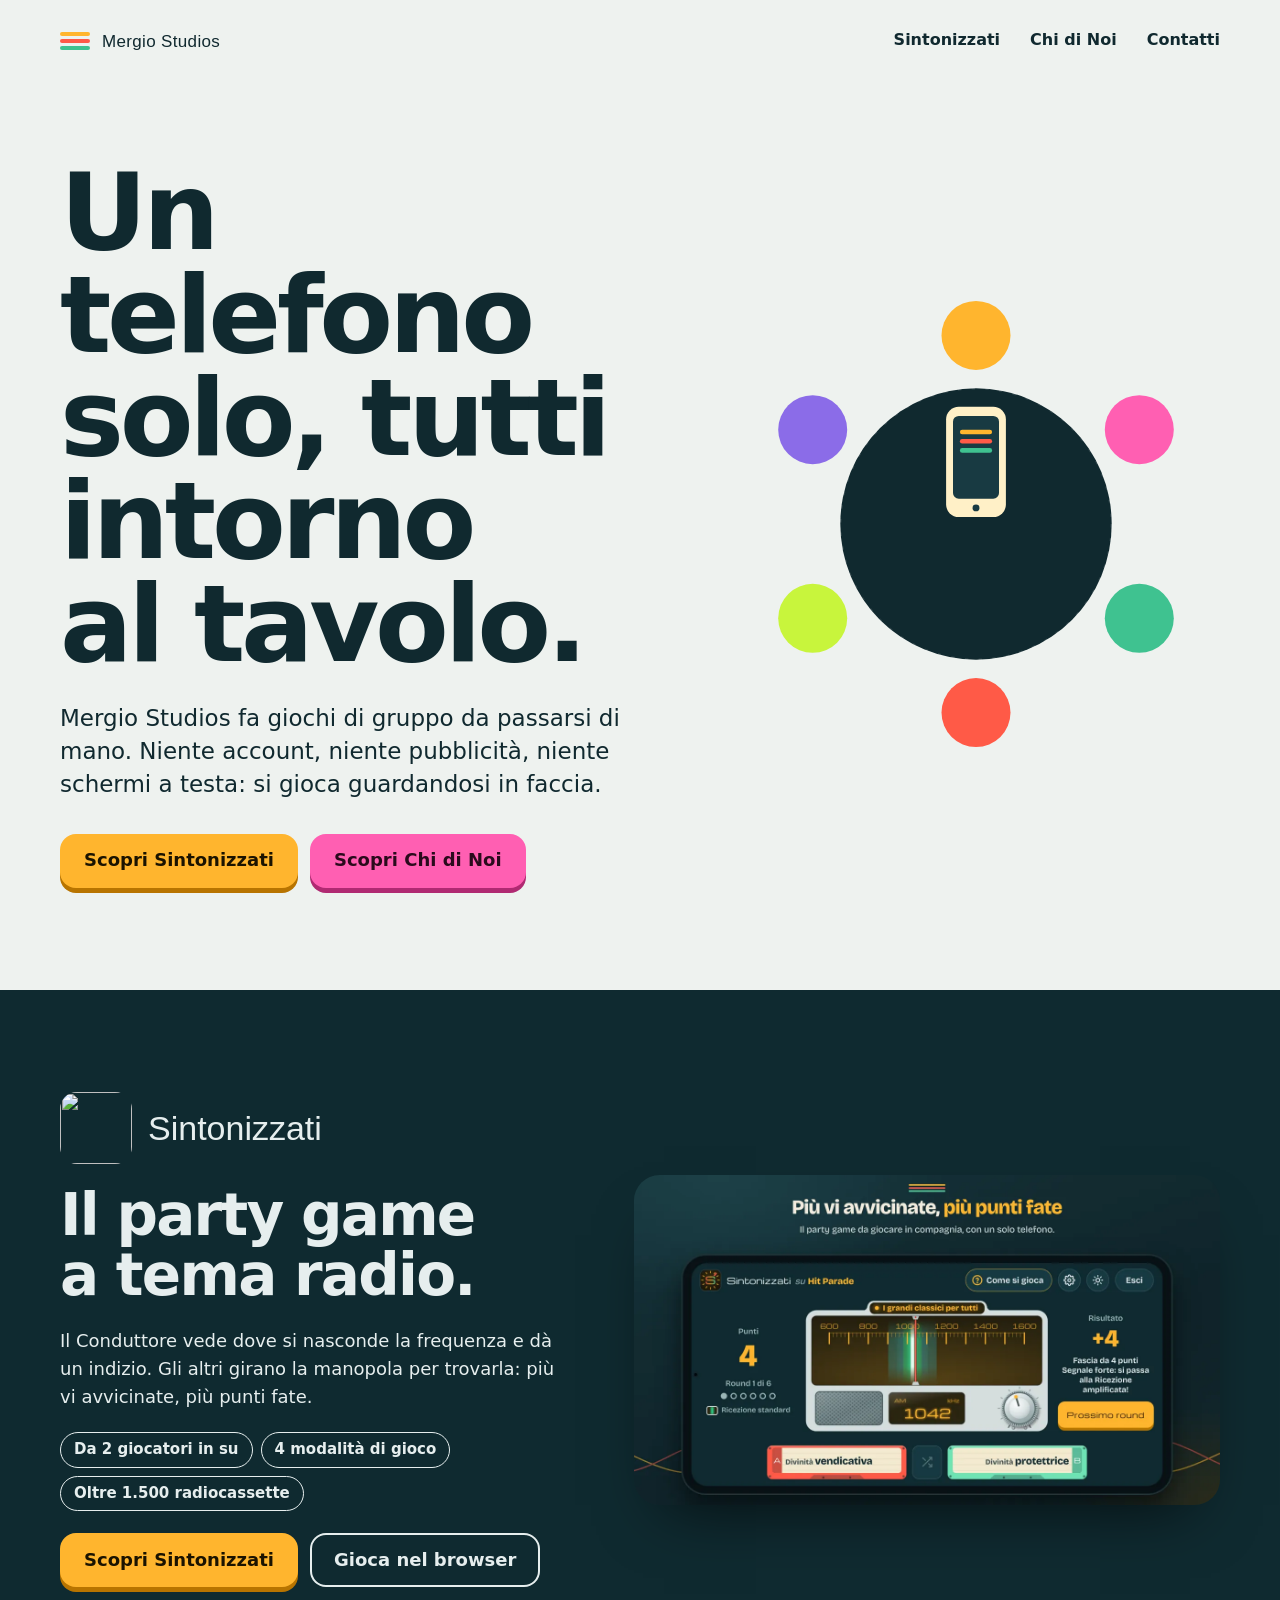
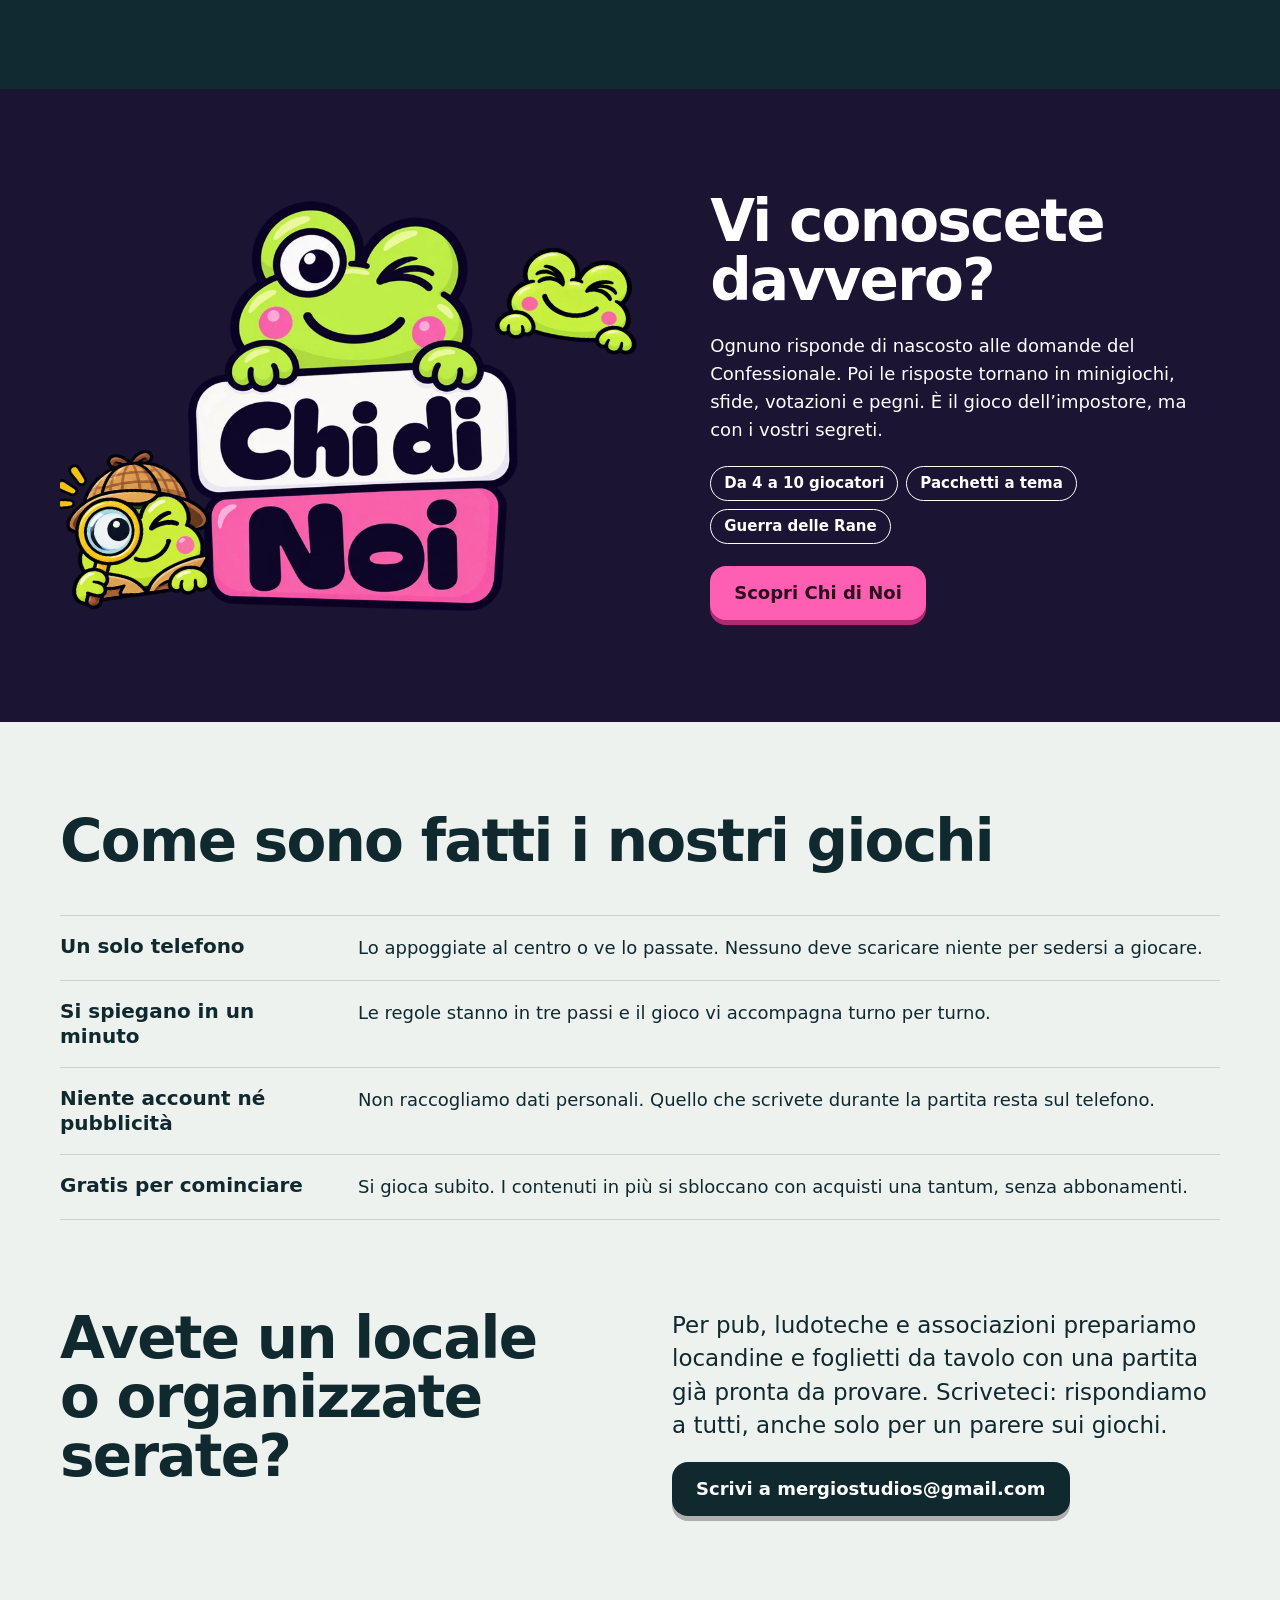
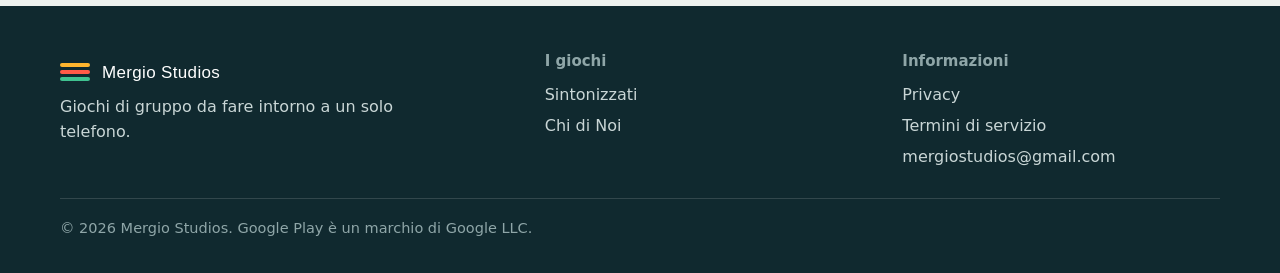
==== index.html @ 9c20a088 "Add files via upload" ====
<!doctype html>
<html lang="it">
<head>
<meta charset="utf-8">
<meta name="viewport" content="width=device-width, initial-scale=1">
<title>Mergio Studios · Giochi di gruppo con un solo telefono</title>
<meta name="description" content="Mergio Studios fa party game da giocare in compagnia con un solo telefono: Sintonizzati, il gioco a tema radio, e Chi di Noi, il gioco dei vostri segreti.">
<link rel="canonical" href="https://mergiostudios.github.io/">
<meta property="og:type" content="website">
<meta property="og:locale" content="it_IT">
<meta property="og:site_name" content="Mergio Studios">
<meta property="og:title" content="Mergio Studios · Giochi di gruppo con un solo telefono">
<meta property="og:description" content="Mergio Studios fa party game da giocare in compagnia con un solo telefono: Sintonizzati, il gioco a tema radio, e Chi di Noi, il gioco dei vostri segreti.">
<meta property="og:image" content="https://mergiostudios.github.io/sito/img/sintonizzati-social.jpg">
<meta name="twitter:card" content="summary_large_image">
<meta name="theme-color" content="#EEF2EF">
<link rel="icon" type="image/png" sizes="32x32" href="/sintonizzati/icone/favicon-32.png">
<link rel="stylesheet" href="/sito/stile.css">
</head>
<body class="">
<a class="salta" href="#contenuto">Vai al contenuto</a>
<header class="dentro testata">
  <a class="marchio" href="/" aria-label="Mergio Studios, pagina iniziale"><i class="strisce" aria-hidden="true"><i></i><i></i><i></i></i><span>Mergio Studios</span></a>
  <nav class="menu" aria-label="Sezioni del sito">
    <a href="/giochi/sintonizzati.html">Sintonizzati</a>
    <a href="/giochi/chi-di-noi.html">Chi di Noi</a>
    <a href="/#contatti">Contatti</a>
  </nav>
</header>
<main id="contenuto">
<section class="dentro apertura">
  <div>
    <h1 class="titolone">Un telefono solo, tutti intorno al tavolo.</h1>
    <p class="sommario">Mergio Studios fa giochi di gruppo da passarsi di mano. Niente account, niente pubblicità, niente schermi a testa: si gioca guardandosi in faccia.</p>
    <div class="tasti">
      <a class="tasto ambra" href="/giochi/sintonizzati.html">Scopri Sintonizzati</a>
      <a class="tasto rosa" href="/giochi/chi-di-noi.html">Scopri Chi di Noi</a>
    </div>
  </div>
  <svg class="tavolo" viewBox="0 0 400 400" role="img" aria-label="Un tavolo visto dall'alto: sei giocatori si passano un telefono">
  <circle cx="200" cy="200" r="118" fill="#10292F"/>
  <circle cx="200" cy="200" r="118" fill="none" stroke="#FFFFFF" stroke-opacity=".12" stroke-width="2" stroke-dasharray="3 9"/>
  <circle class="posto" cx="200" cy="36" r="30" fill="#FFB52E"/>
  <circle class="posto" cx="342" cy="118" r="30" fill="#FF5FB2"/>
  <circle class="posto" cx="342" cy="282" r="30" fill="#3FC290"/>
  <circle class="posto" cx="200" cy="364" r="30" fill="#FF5A47"/>
  <circle class="posto" cx="58" cy="282" r="30" fill="#C8F53C"/>
  <circle class="posto" cx="58" cy="118" r="30" fill="#8B6CE8"/>
  <g class="telefono">
    <rect x="174" y="98" width="52" height="96" rx="11" fill="#FFF0C7"/>
    <rect x="180" y="106" width="40" height="72" rx="5" fill="#183A42"/>
    <rect x="186" y="118" width="28" height="4" rx="2" fill="#FFB52E"/><rect x="186" y="126" width="28" height="4" rx="2" fill="#FF5A47"/><rect x="186" y="134" width="28" height="4" rx="2" fill="#3FC290"/>
    <circle cx="200" cy="186" r="3" fill="#183A42"/>
  </g>
</svg>
</section>

<section class="mondo mondo-radio" aria-labelledby="h-sint">
  <div class="dentro griglia">
    <div class="testo">
      <p class="nome"><img src="/sintonizzati/icone/icon-192.png" alt="" width="72" height="72"><span>Sintonizzati</span></p>
      <h2 class="titolo" id="h-sint">Il party game a tema radio.</h2>
      <p class="misura">Il Conduttore vede dove si nasconde la frequenza e dà un indizio. Gli altri girano la manopola per trovarla: più vi avvicinate, più punti fate.</p>
      <ul class="pillole"><li>Da 2 giocatori in su</li><li>4 modalità di gioco</li><li>Oltre 1.500 radiocassette</li></ul>
      <div class="tasti">
        <a class="tasto ambra" href="/giochi/sintonizzati.html">Scopri Sintonizzati</a>
        <a class="tasto vuoto" href="/sintonizzati/">Gioca nel browser</a>
      </div>
    </div>
    <img class="schermo" src="/sito/img/sintonizzati-punti.webp" width="1280" height="720" loading="lazy" alt="Una partita a Sintonizzati: la lancetta è finita nella fascia da 4 punti, a un passo dal centro del segnale.">
  </div>
</section>

<section class="mondo mondo-rana" aria-labelledby="h-rana">
  <div class="dentro griglia">
    <div class="scena-rana">
      <img class="logo" src="/sito/img/chi-di-noi-titolo.webp" width="520" height="647" loading="lazy" alt="Chi di Noi">
      <img class="rana a" src="/sito/img/rana-detective.webp" width="440" height="444" loading="lazy" alt="">
      <img class="rana b" src="/sito/img/rana-risata.webp" width="440" height="410" loading="lazy" alt="">
    </div>
    <div class="testo">
      <h2 class="titolo" id="h-rana">Vi conoscete davvero?</h2>
      <p class="misura">Ognuno risponde di nascosto alle domande del Confessionale. Poi le risposte tornano in minigiochi, sfide, votazioni e pegni. È il gioco dell’impostore, ma con i vostri segreti.</p>
      <ul class="pillole"><li>Da 4 a 10 giocatori</li><li>Pacchetti a tema</li><li>Guerra delle Rane</li></ul>
      <div class="tasti">
        <a class="tasto rosa" href="/giochi/chi-di-noi.html">Scopri Chi di Noi</a>
      </div>
    </div>
  </div>
</section>

<section class="sezione" aria-labelledby="h-come">
  <div class="dentro">
    <h2 class="titolo" id="h-come">Come sono fatti i nostri giochi</h2>
    <ul class="elenco-righe">
      <li><strong>Un solo telefono</strong><p>Lo appoggiate al centro o ve lo passate. Nessuno deve scaricare niente per sedersi a giocare.</p></li>
      <li><strong>Si spiegano in un minuto</strong><p>Le regole stanno in tre passi e il gioco vi accompagna turno per turno.</p></li>
      <li><strong>Niente account né pubblicità</strong><p>Non raccogliamo dati personali. Quello che scrivete durante la partita resta sul telefono.</p></li>
      <li><strong>Gratis per cominciare</strong><p>Si gioca subito. I contenuti in più si sbloccano con acquisti una tantum, senza abbonamenti.</p></li>
    </ul>
  </div>
</section>

<section class="sezione" id="contatti" aria-labelledby="h-cont" style="padding-top:0">
  <div class="dentro due">
    <div>
      <h2 class="titolo" id="h-cont">Avete un locale o organizzate serate?</h2>
    </div>
    <div style="display:grid;gap:20px;justify-items:start">
      <p class="sommario">Per pub, ludoteche e associazioni prepariamo locandine e foglietti da tavolo con una partita già pronta da provare. Scriveteci: rispondiamo a tutti, anche solo per un parere sui giochi.</p>
      <a class="tasto" href="mailto:mergiostudios@gmail.com">Scrivi a mergiostudios@gmail.com</a>
    </div>
  </div>
</section>
</main>
<footer class="piede">
  <div class="dentro">
    <div>
      <a class="marchio" href="/"><i class="strisce" aria-hidden="true"><i></i><i></i><i></i></i><span>Mergio Studios</span></a>
      <p style="margin-top:14px;max-width:24em">Giochi di gruppo da fare intorno a un solo telefono.</p>
    </div>
    <div>
      <h2>I giochi</h2>
      <ul><li><a href="/giochi/sintonizzati.html">Sintonizzati</a></li><li><a href="/giochi/chi-di-noi.html">Chi di Noi</a></li></ul>
    </div>
    <div>
      <h2>Informazioni</h2>
      <ul><li><a href="/privacy.html">Privacy</a></li><li><a href="/termini.html">Termini di servizio</a></li><li><a href="mailto:mergiostudios@gmail.com">mergiostudios@gmail.com</a></li></ul>
    </div>
    <p class="fine">© 2026 Mergio Studios. Google Play è un marchio di Google LLC.</p>
  </div>
</footer>
<script src="/sito/sito.js" defer></script>
</body>
</html>
---- sito/stile.css ----
/* Mergio Studios · stile del sito
   Tre mondi: lo studio (carta chiara), Sintonizzati (radio: petrolio e ambra), Chi di Noi (notte viola, rosa e verde rana). */

@font-face { font-family: "Bricolage Grotesque"; font-weight: 400 800; font-display: swap; src: url("/sintonizzati/fonti/bricolage-grotesque.woff") format("woff"); }
@font-face { font-family: "Michroma"; font-display: swap; src: url("/sintonizzati/fonti/michroma.woff") format("woff"); }

:root {
  --carta: #EEF2EF;
  --carta-2: #FFFFFF;
  --inchiostro: #10292F;
  --tenue: #4A666B;
  --riga: rgba(16, 41, 47, .16);
  --ambra: #FFB52E;
  --ambra-testo: #8A5300;
  --corallo: #FF5A47;
  --menta: #3FC290;
  /* Sintonizzati */
  --radio: #0F2A30;
  --radio-2: #183A42;
  --vetro: #FFF0C7;
  --segni: #6B4A00;
  --su-radio: #E6EEEE;
  --su-radio-tenue: #A9BDBF;
  /* Chi di Noi */
  --notte: #1B1433;
  --notte-2: #2A2050;
  --rosa: #FF5FB2;
  --rana: #C8F53C;
  --lavanda: #E6DEFF;
  --su-notte-tenue: #BDB2E6;

  --largo: 1160px;
  --bordo: clamp(18px, 4.5vw, 48px);
  --testo: "Bricolage Grotesque", system-ui, -apple-system, "Segoe UI", sans-serif;
  --radio-font: "Michroma", Verdana, sans-serif;
}

*, *::before, *::after { box-sizing: border-box; }
html { -webkit-text-size-adjust: 100%; scroll-behavior: smooth; }
body { margin: 0; background: var(--carta); color: var(--inchiostro); font: 400 18px/1.55 var(--testo); }
img, svg { max-width: 100%; height: auto; display: block; }
[hidden] { display: none !important; }
h1, h2, h3, p, ul, ol, figure { margin: 0; }
ul, ol { padding: 0; list-style: none; }
a { color: inherit; }
:focus-visible { outline: 3px solid var(--corallo); outline-offset: 3px; border-radius: 6px; }
.solo-lettori { position: absolute; width: 1px; height: 1px; overflow: hidden; clip-path: inset(50%); white-space: nowrap; }
.salta { position: absolute; left: 12px; top: -60px; background: var(--inchiostro); color: #fff; padding: 10px 14px; border-radius: 10px; z-index: 20; }
.salta:focus { top: 12px; }

.dentro { width: 100%; max-width: calc(var(--largo) + 2 * var(--bordo)); margin-inline: auto; padding-inline: var(--bordo); }

/* ---------- testata ---------- */
.testata { display: flex; align-items: center; justify-content: space-between; gap: 16px; padding-block: 22px; }
.marchio { display: inline-flex; align-items: center; gap: 12px; text-decoration: none; font: 400 17px/1 var(--radio-font); letter-spacing: .02em; }
.strisce { display: grid; gap: 3px; width: 30px; flex: none; }
.strisce i { height: 4px; border-radius: 2px; background: var(--ambra); }
.strisce i:nth-child(2) { background: var(--corallo); }
.strisce i:nth-child(3) { background: var(--menta); }
.menu { display: flex; gap: clamp(14px, 3vw, 30px); font-weight: 600; font-size: 16px; }
.menu a { text-decoration: none; padding-block: 6px; border-bottom: 2px solid transparent; }
.menu a:hover, .menu a[aria-current="page"] { border-bottom-color: currentColor; }
@media (max-width: 560px) { .marchio span { display: none; } }

/* ---------- titoli e testi ---------- */
.titolone { font-weight: 800; font-size: clamp(44px, 8.4vw, 108px); line-height: .96; letter-spacing: -.04em; text-wrap: balance; }
.titolo { font-weight: 800; font-size: clamp(32px, 4.6vw, 58px); line-height: 1.02; letter-spacing: -.03em; text-wrap: balance; }
.titoletto { font-weight: 800; font-size: clamp(21px, 2.2vw, 26px); line-height: 1.15; letter-spacing: -.015em; }
.sommario { font-size: clamp(19px, 2vw, 23px); line-height: 1.45; max-width: 34em; text-wrap: pretty; }
.misura { max-width: 38em; }
.tenue { color: var(--tenue); }

/* ---------- tasti ---------- */
.tasti { display: flex; flex-wrap: wrap; gap: 12px; align-items: center; }
.tasto { display: inline-flex; align-items: center; justify-content: center; gap: 10px; min-height: 54px; padding: 12px 24px; border-radius: 16px; border: 0; font: 700 18px/1.15 var(--testo); text-decoration: none; cursor: pointer; background: var(--inchiostro); color: #fff; box-shadow: 0 5px 0 rgba(0, 0, 0, .28); transition: transform .12s, box-shadow .12s; }
.tasto:hover { transform: translateY(-1px); box-shadow: 0 6px 0 rgba(0, 0, 0, .28); }
.tasto:active { transform: translateY(4px); box-shadow: 0 1px 0 rgba(0, 0, 0, .28); }
.tasto svg { width: 22px; height: 22px; flex: none; }
.tasto.ambra { background: var(--ambra); color: #1B1300; box-shadow: 0 5px 0 #B87400; }
.tasto.ambra:hover { box-shadow: 0 6px 0 #B87400; }
.tasto.ambra:active { box-shadow: 0 1px 0 #B87400; }
.tasto.rosa { background: var(--rosa); color: #2A0A1C; box-shadow: 0 5px 0 #B02A72; }
.tasto.rosa:hover { box-shadow: 0 6px 0 #B02A72; }
.tasto.rosa:active { box-shadow: 0 1px 0 #B02A72; }
.tasto.vuoto { background: transparent; color: inherit; box-shadow: inset 0 0 0 2px currentColor; }
.tasto.vuoto:hover, .tasto.vuoto:active { box-shadow: inset 0 0 0 2px currentColor; }
.tasto[aria-disabled="true"] { cursor: default; opacity: .78; box-shadow: inset 0 0 0 2px currentColor; background: transparent; color: inherit; transform: none; }
.tasto small { display: block; font-weight: 600; font-size: 13px; opacity: .8; }

.pillole { display: flex; flex-wrap: wrap; gap: 8px; }
.pillole li { border: 1.5px solid currentColor; border-radius: 999px; padding: 5px 13px; font-size: 15px; font-weight: 600; }

/* ---------- home: apertura ---------- */
.apertura { display: grid; grid-template-columns: minmax(0, 1.25fr) minmax(0, 1fr); gap: clamp(24px, 5vw, 72px); align-items: center; padding-block: clamp(28px, 6vw, 84px) clamp(48px, 8vw, 110px); }
.apertura .sommario { margin-top: 26px; }
.apertura .tasti { margin-top: 32px; }
.tavolo { width: 100%; max-width: 460px; justify-self: center; }
.tavolo .telefono { transform-origin: 200px 200px; animation: passa 12s cubic-bezier(.7, 0, .2, 1) infinite; }
.tavolo .posto { transform-box: fill-box; transform-origin: center; animation: tocca 12s linear infinite; }
.tavolo .posto:nth-of-type(2) { animation-delay: 2s; } .tavolo .posto:nth-of-type(3) { animation-delay: 4s; }
.tavolo .posto:nth-of-type(4) { animation-delay: 6s; } .tavolo .posto:nth-of-type(5) { animation-delay: 8s; }
.tavolo .posto:nth-of-type(6) { animation-delay: 10s; }
@keyframes passa {
  0%, 12% { transform: rotate(0deg); } 16.6%, 28.6% { transform: rotate(60deg); } 33.3%, 45.3% { transform: rotate(120deg); }
  50%, 62% { transform: rotate(180deg); } 66.6%, 78.6% { transform: rotate(240deg); } 83.3%, 95.3% { transform: rotate(300deg); } 100% { transform: rotate(360deg); }
}
@keyframes tocca { 0%, 13%, 100% { transform: scale(1); } 3%, 9% { transform: scale(1.22); } }
@media (max-width: 820px) { .apertura { grid-template-columns: 1fr; } .tavolo { max-width: 300px; order: -1; justify-self: start; } }

/* ---------- home: i due giochi ---------- */
.mondo { padding-block: clamp(48px, 8vw, 104px); }
.mondo-radio { background: var(--radio); color: var(--su-radio); }
.mondo-rana { background: var(--notte); color: #fff; }
.mondo .griglia { display: grid; grid-template-columns: minmax(0, 1fr) minmax(0, 1.15fr); gap: clamp(28px, 5vw, 72px); align-items: center; }
.mondo-rana .griglia { grid-template-columns: minmax(0, 1.15fr) minmax(0, 1fr); }
.mondo .testo { display: grid; gap: 22px; justify-items: start; }
.mondo .nome { display: flex; align-items: center; gap: 16px; }
.mondo .nome img { width: 72px; height: 72px; border-radius: 17px; }
.mondo-radio .nome span { font: 400 clamp(24px, 3vw, 34px)/1.1 var(--radio-font); }
.mondo-radio .tenue { color: var(--su-radio-tenue); }
.mondo-rana .tenue { color: var(--su-notte-tenue); }
.mondo-radio .titolo em { font-style: normal; color: var(--ambra); }
.schermo { border-radius: clamp(14px, 2vw, 26px); overflow: hidden; box-shadow: 0 30px 60px -30px rgba(0, 0, 0, .7); }
.scena-rana { position: relative; display: grid; place-items: center; min-height: 320px; }
.scena-rana .logo { width: min(100%, 330px); }
.scena-rana { padding-inline: 12%; overflow: hidden; }
.scena-rana .rana { position: absolute; width: min(27%, 150px); }
.scena-rana .rana.a { left: 0; bottom: 2%; transform: rotate(-8deg); }
.scena-rana .rana.b { right: 0; top: 6%; transform: rotate(9deg); }
@media (max-width: 820px) {
  .mondo .griglia, .mondo-rana .griglia { grid-template-columns: 1fr; }
  .mondo-rana .scena-rana { order: 2; }
}

/* ---------- sezioni comuni ---------- */
.sezione { padding-block: clamp(48px, 7vw, 96px); }
.sezione > .dentro > .titolo + * { margin-top: clamp(24px, 3.4vw, 44px); }
.due { display: grid; grid-template-columns: repeat(2, minmax(0, 1fr)); gap: clamp(24px, 5vw, 72px); align-items: start; }
@media (max-width: 820px) { .due { grid-template-columns: 1fr; } }
.elenco-righe > li { display: grid; grid-template-columns: minmax(0, 15em) minmax(0, 1fr); gap: 6px 28px; padding-block: 18px; border-top: 1.5px solid var(--riga); }
.elenco-righe > li:last-child { border-bottom: 1.5px solid var(--riga); }
.elenco-righe strong { font-weight: 800; font-size: 20px; line-height: 1.25; }
.elenco-righe small { display: block; font-size: 15px; font-weight: 600; opacity: .75; }
@media (max-width: 640px) { .elenco-righe > li { grid-template-columns: 1fr; } }

.passi { display: grid; grid-template-columns: repeat(3, minmax(0, 1fr)); gap: clamp(18px, 3vw, 40px); counter-reset: passo; }
.passi li { counter-increment: passo; display: grid; gap: 10px; align-content: start; }
.passi li::before { content: counter(passo); width: 44px; height: 44px; border-radius: 50%; display: grid; place-items: center; font: 400 17px/1 var(--radio-font); background: var(--ambra); color: #1B1300; }
@media (max-width: 760px) { .passi { grid-template-columns: 1fr; } }

details { border-top: 1.5px solid var(--riga); }
details:last-of-type { border-bottom: 1.5px solid var(--riga); }
summary { cursor: pointer; padding: 18px 40px 18px 0; font-weight: 800; font-size: 20px; line-height: 1.3; list-style: none; position: relative; }
summary::-webkit-details-marker { display: none; }
summary::after { content: "+"; position: absolute; right: 4px; top: 50%; translate: 0 -50%; font-weight: 400; font-size: 30px; line-height: 1; }
details[open] summary::after { content: "–"; }
details p { padding: 0 0 20px; max-width: 40em; }

/* ---------- piè di pagina ---------- */
.piede { background: var(--inchiostro); color: #C9D6D6; padding-block: 44px 34px; font-size: 16px; }
.piede .dentro { display: grid; grid-template-columns: minmax(0, 1.4fr) repeat(2, minmax(0, 1fr)); gap: 28px 40px; }
.piede .marchio { color: #fff; }
.piede h2 { font-size: 15px; font-weight: 600; color: #8FA6A8; margin-bottom: 10px; }
.piede li + li { margin-top: 6px; }
.piede a { text-decoration: none; } .piede a:hover { text-decoration: underline; }
.piede .fine { grid-column: 1 / -1; border-top: 1px solid rgba(255, 255, 255, .14); padding-top: 18px; color: #8FA6A8; font-size: 14.5px; }
@media (max-width: 700px) { .piede .dentro { grid-template-columns: 1fr 1fr; } .piede .dentro > :first-child { grid-column: 1 / -1; } }

/* ---------- pagina Sintonizzati ---------- */
.pagina-radio { background: var(--radio); color: var(--su-radio); }
.pagina-radio .tenue { color: var(--su-radio-tenue); }
.pagina-radio { --riga: rgba(230, 238, 238, .2); }
.pagina-radio :focus-visible { outline-color: var(--ambra); }
.testa-radio { display: grid; grid-template-columns: minmax(0, 1fr) minmax(0, 1.1fr); gap: clamp(24px, 5vw, 64px); align-items: center; padding-block: clamp(20px, 4vw, 56px) clamp(48px, 7vw, 96px); }
.testa-radio .nome { display: flex; align-items: center; gap: 16px; margin-bottom: 22px; }
.testa-radio .nome img { width: 64px; height: 64px; border-radius: 15px; }
.testa-radio .nome span { font: 400 clamp(22px, 2.8vw, 30px)/1.1 var(--radio-font); }
.testa-radio .titolone { font-size: clamp(40px, 6.2vw, 80px); }
.testa-radio .titolone em { font-style: normal; color: var(--ambra); }
.testa-radio .sommario { margin-top: 22px; }
.testa-radio .tasti { margin-top: 28px; }
@media (max-width: 900px) { .testa-radio { grid-template-columns: 1fr; } }

/* la radio che si prova davvero */
.prova { display: grid; gap: 14px; }
.prova-nota { font-size: 15px; font-weight: 600; color: var(--ambra); }
.cassette { display: grid; grid-template-columns: repeat(2, minmax(0, 1fr)); gap: 10px; }
.cassetta { position: relative; min-height: 64px; padding: 5px 10px 13px; border-radius: 11px; overflow: hidden; box-shadow: inset 0 0 0 1px rgba(0, 0, 0, .1), inset 0 2px 0 rgba(255, 255, 255, .22); background: var(--guscio); }
.cassetta.a { --guscio: #E5463A; --fascia: #B64038; --nastro: #A93E37; }
.cassetta.b { --guscio: #3FC290; --fascia: #35A07B; --nastro: #329775; }
.cassetta .etichetta { height: 100%; min-height: 46px; border-radius: 6px; display: flex; overflow: hidden; background: repeating-linear-gradient(180deg, transparent 0 10px, rgba(16, 41, 47, .075) 10px 11px), #FFF8E4; }
.cassetta.b .etichetta { flex-direction: row-reverse; }
.cassetta .lato { flex: none; width: 20px; display: grid; place-items: center; background: var(--fascia); color: rgba(255, 255, 255, .92); font: 400 12px/1 var(--radio-font); }
.cassetta .parole { flex: 1; min-width: 0; display: flex; align-items: center; padding: 4px 10px; color: #10292F; font-weight: 800; font-size: clamp(15px, 1.7vw, 19px); line-height: 1.1; }
.cassetta.b .parole { justify-content: flex-end; text-align: right; }
.cassetta::after { content: ""; position: absolute; left: 30%; right: 30%; bottom: 0; height: 8px; clip-path: polygon(9% 0, 91% 0, 100% 100%, 0 100%); background: var(--nastro); }
.indizio { display: flex; flex-wrap: wrap; align-items: baseline; justify-content: center; gap: 4px 12px; padding: 12px 16px; border-radius: 12px; background: var(--vetro); color: var(--segni); box-shadow: inset 0 0 0 2px rgba(0, 0, 0, .35); text-align: center; }
.indizio small { font-size: 14px; font-weight: 600; }
.indizio strong { font: 400 clamp(16px, 2vw, 21px)/1.25 var(--radio-font); }
.apparecchio { position: relative; background: #D5DEDE; border-radius: 22px; padding: 12px; box-shadow: 0 30px 60px -30px rgba(0, 0, 0, .8); }
.apparecchio svg { width: 100%; height: auto; border-radius: 12px; touch-action: none; }
.apparecchio input[type="range"] { position: absolute; inset: 12px; width: calc(100% - 24px); height: calc(100% - 24px); margin: 0; opacity: 0; cursor: ew-resize; }
.apparecchio:has(input:focus-visible) { outline: 3px solid var(--ambra); outline-offset: 3px; }
.prova .lancetta { transition: transform .08s linear; }
.prova .segnale { opacity: 0; transition: opacity .5s; }
.prova.rivelata .segnale { opacity: 1; }
.prova.rivelata input { pointer-events: none; }
.esito { display: flex; flex-wrap: wrap; align-items: center; justify-content: space-between; gap: 12px; min-height: 58px; }
.esito p { font-weight: 800; font-size: 20px; line-height: 1.25; }
.esito p small { display: block; font-weight: 400; font-size: 16px; color: var(--su-radio-tenue); }

.fascia-chiara { background: var(--carta); color: var(--inchiostro); --riga: rgba(16, 41, 47, .16); }
.fascia-chiara .tenue { color: var(--tenue); }
.fascia-chiara :focus-visible { outline-color: var(--corallo); }
.galleria { display: grid; grid-auto-flow: column; grid-auto-columns: min(78vw, 620px); gap: 18px; overflow-x: auto; scroll-snap-type: x mandatory; padding: 4px var(--bordo) 22px; scrollbar-width: thin; }
.galleria figure { scroll-snap-align: center; }
.galleria img { border-radius: 16px; width: 100%; height: auto; }
.galleria figcaption { margin-top: 10px; font-size: 16px; color: var(--su-radio-tenue); }
.bande { display: grid; grid-template-columns: repeat(3, minmax(0, 1fr)); gap: clamp(18px, 3vw, 40px); }
.bande h3 { font: 400 17px/1.2 var(--radio-font); display: flex; align-items: center; gap: 10px; margin-bottom: 4px; }
.bande h3::before { content: ""; width: 11px; height: 11px; border-radius: 50%; background: var(--spia, var(--ambra)); box-shadow: 0 0 0 4px color-mix(in srgb, var(--spia, var(--ambra)) 25%, transparent); }
.bande li li { padding-block: 13px; border-top: 1.5px solid var(--riga); }
.bande li li strong { display: block; font-weight: 800; font-size: 20px; }
@media (max-width: 820px) { .bande { grid-template-columns: 1fr; } }

/* ---------- pagina Chi di Noi ---------- */
.pagina-rana { background: var(--notte); color: #fff; --riga: rgba(255, 255, 255, .2); }
.pagina-rana .tenue { color: var(--su-notte-tenue); }
.pagina-rana :focus-visible { outline-color: var(--rana); }
.testa-rana { display: grid; grid-template-columns: minmax(0, 1.1fr) minmax(0, 1fr); gap: clamp(24px, 5vw, 64px); align-items: center; padding-block: clamp(20px, 4vw, 56px) clamp(48px, 7vw, 96px); }
.testa-rana .titolone { font-size: clamp(44px, 7vw, 92px); }
.testa-rana .titolone .l2 { color: var(--lavanda); } .testa-rana .titolone .l3 { color: var(--rosa); }
.testa-rana .sommario { margin-top: 22px; }
.testa-rana .tasti { margin-top: 28px; }
@media (max-width: 900px) { .testa-rana { grid-template-columns: 1fr; } .testa-rana .scena-rana { max-width: 420px; } }
.domanda { background: var(--lavanda); color: var(--notte); border-radius: 28px; padding: clamp(22px, 3vw, 36px); display: grid; gap: 18px; position: relative; box-shadow: 0 10px 0 var(--rosa); }
.domanda .chi { font-weight: 800; font-size: 20px; color: #B02A72; }
.domanda .testo { font-weight: 800; font-size: clamp(26px, 3.6vw, 42px); line-height: 1.08; letter-spacing: -.02em; min-height: 3.3em; text-wrap: balance; }
.domanda .regola { font-size: 17px; }
.domanda img { position: absolute; right: 8px; top: -62px; width: clamp(96px, 13vw, 140px); transform: rotate(8deg); }
.fascia-lavanda { background: var(--lavanda); color: var(--notte); --riga: rgba(27, 20, 51, .2); }
.fascia-lavanda .tenue { color: #5B4F7A; }
.fascia-lavanda :focus-visible { outline-color: #B02A72; }
.minigiochi { display: grid; grid-template-columns: repeat(2, minmax(0, 1fr)); gap: 0 clamp(24px, 5vw, 72px); }
.minigiochi li { padding-block: 16px; border-top: 1.5px solid var(--riga); }
.minigiochi strong { display: block; font-weight: 800; font-size: 21px; }
@media (max-width: 700px) { .minigiochi { grid-template-columns: 1fr; } }
.pacchetti { display: flex; flex-wrap: wrap; gap: 12px; }
.pacchetti li { border-radius: 18px; padding: 12px 18px; font-weight: 800; font-size: 19px; background: var(--notte-2); box-shadow: inset 0 0 0 2px rgba(255, 255, 255, .16); }
.pacchetti li small { display: block; font-weight: 600; font-size: 14.5px; color: var(--su-notte-tenue); }
.pacchetti li.gratis { background: var(--rana); color: #1B2A00; box-shadow: none; } .pacchetti li.gratis small { color: #3B5200; }
.con-rana { display: grid; grid-template-columns: minmax(0, 1fr) clamp(120px, 20vw, 230px); gap: clamp(20px, 4vw, 56px); align-items: center; }
@media (max-width: 640px) { .con-rana { grid-template-columns: 1fr; } .con-rana img { width: 150px; } }

/* ---------- pagine di testo (privacy, termini) ---------- */
.documento { max-width: 46em; padding-block: clamp(20px, 4vw, 48px) clamp(56px, 8vw, 96px); }
.documento h1 { font-weight: 800; font-size: clamp(34px, 5vw, 54px); line-height: 1.04; letter-spacing: -.03em; }
.documento .data { margin-top: 10px; color: var(--tenue); }
.documento h2 { font-weight: 800; font-size: 23px; line-height: 1.2; margin: 38px 0 10px; }
.documento p + p, .documento ul + p, .documento p + ul { margin-top: 12px; }
.documento ul { list-style: disc; padding-left: 1.2em; } .documento li + li { margin-top: 6px; }
.documento a { color: var(--ambra-testo); font-weight: 600; }
.riquadro { background: var(--carta-2); border-radius: 18px; padding: 18px 22px; margin-top: 26px; box-shadow: inset 0 0 0 1.5px var(--riga); }
.schede { display: grid; grid-template-columns: repeat(2, minmax(0, 1fr)); gap: 16px; margin-top: 28px; }
.schede a { display: flex; gap: 16px; align-items: center; padding: 18px; border-radius: 20px; background: var(--carta-2); box-shadow: inset 0 0 0 1.5px var(--riga); text-decoration: none; color: inherit; font-weight: 400; }
.schede a:hover { box-shadow: inset 0 0 0 2.5px var(--inchiostro); }
.schede img { width: 60px; height: 60px; border-radius: 14px; flex: none; }
.schede strong { display: block; font-weight: 800; font-size: 20px; }
@media (max-width: 640px) { .schede { grid-template-columns: 1fr; } }

@media (prefers-reduced-motion: reduce) {
  html { scroll-behavior: auto; }
  .tavolo .telefono, .tavolo .posto { animation: none; }
  .tasto, .prova .lancetta, .prova .segnale { transition: none; }
}

.pagina-radio .piede { background: #0A1F24; }
.pagina-rana .piede { background: #120D24; }
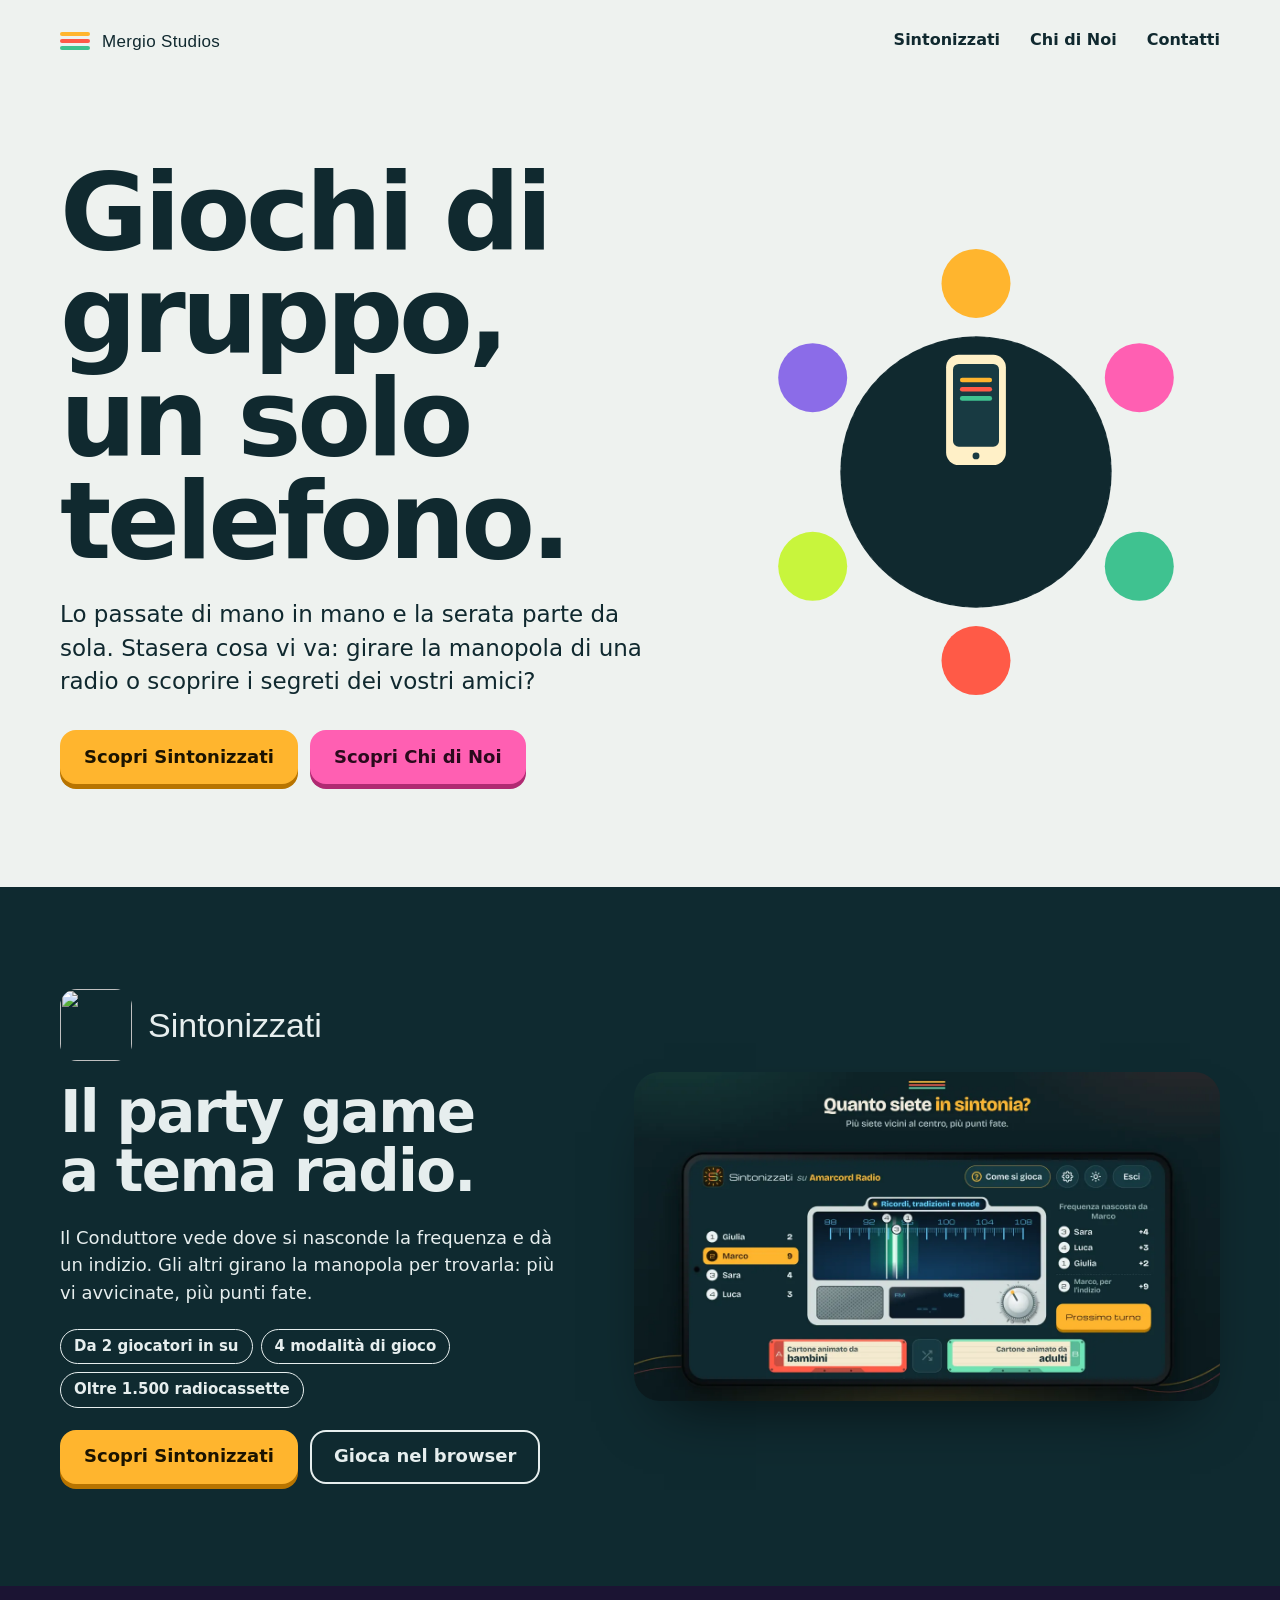
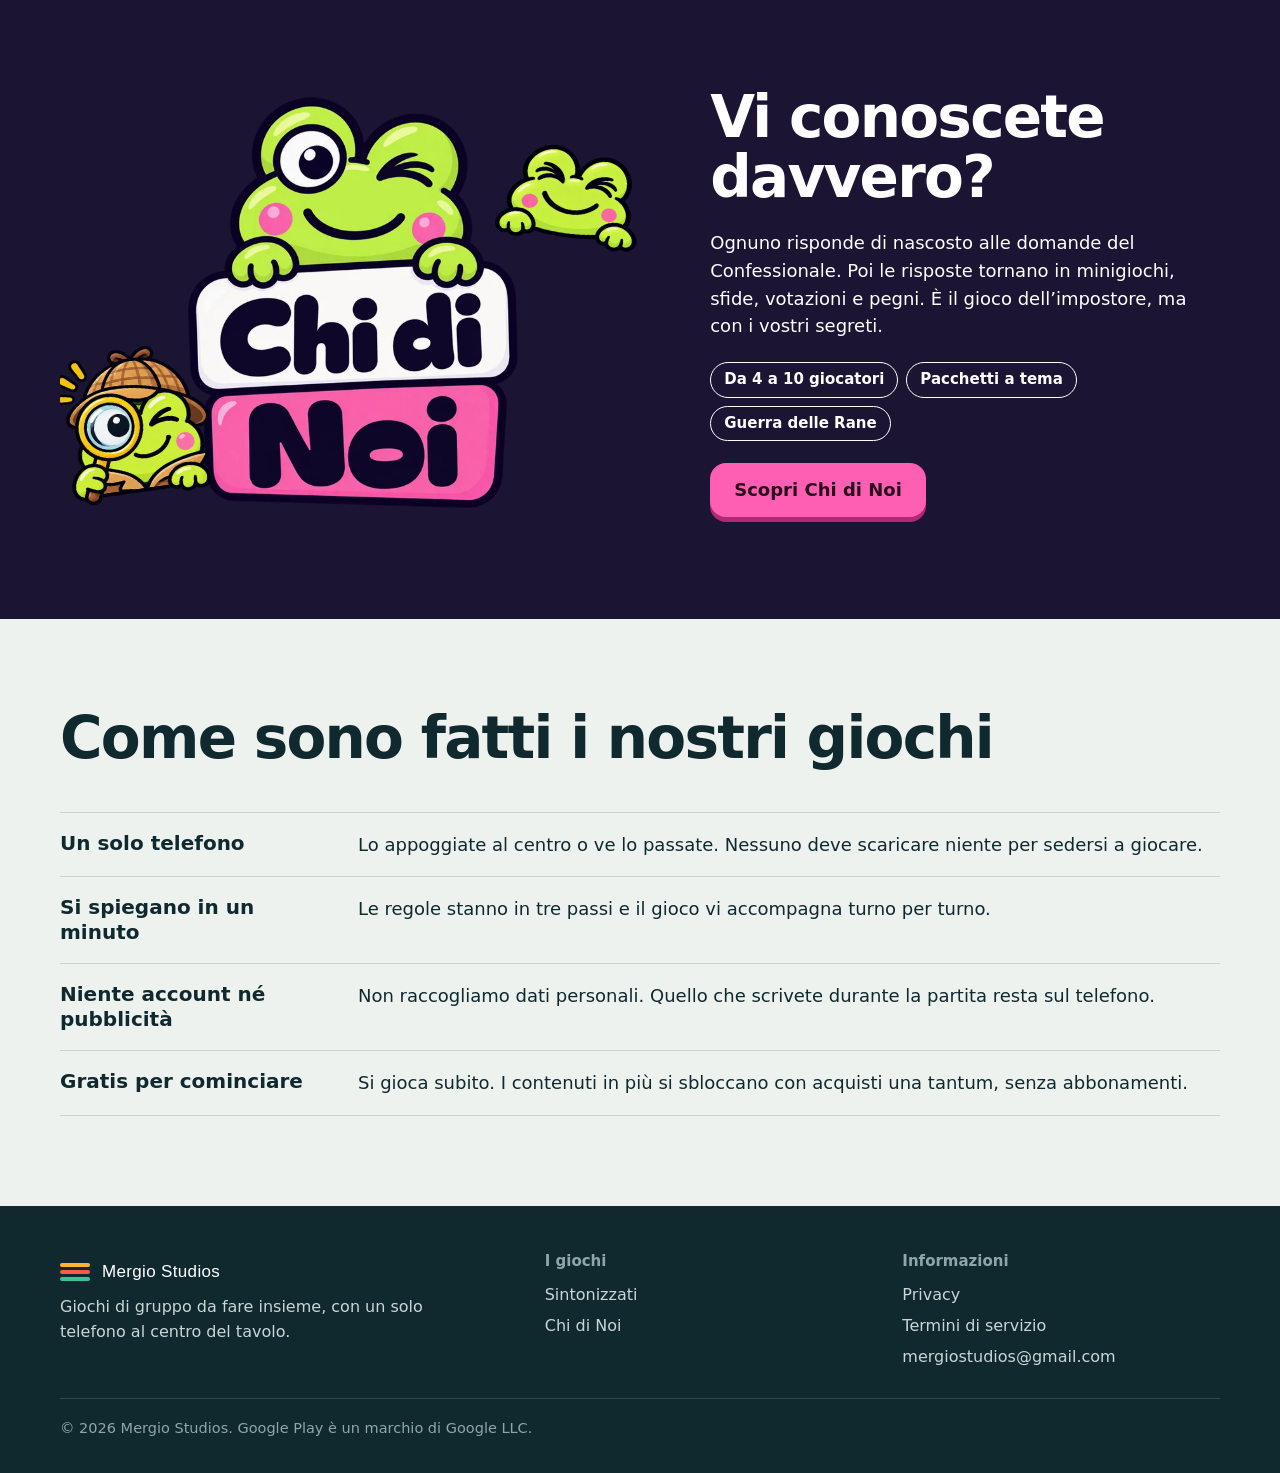
==== commit 257c425d: "Add files via upload" ====
--- a/index.html
+++ b/index.html
@@ -24,14 +24,14 @@
   <nav class="menu" aria-label="Sezioni del sito">
     <a href="/giochi/sintonizzati.html">Sintonizzati</a>
     <a href="/giochi/chi-di-noi.html">Chi di Noi</a>
-    <a href="/#contatti">Contatti</a>
+    <a href="mailto:mergiostudios@gmail.com">Contatti</a>
   </nav>
 </header>
 <main id="contenuto">
 <section class="dentro apertura">
   <div>
-    <h1 class="titolone">Un telefono solo, tutti intorno al tavolo.</h1>
-    <p class="sommario">Mergio Studios fa giochi di gruppo da passarsi di mano. Niente account, niente pubblicità, niente schermi a testa: si gioca guardandosi in faccia.</p>
+    <h1 class="titolone">Giochi di gruppo, un solo telefono.</h1>
+    <p class="sommario">Lo passate di mano in mano e la serata parte da sola. Stasera cosa vi va: girare la manopola di una radio o scoprire i segreti dei vostri amici?</p>
     <div class="tasti">
       <a class="tasto ambra" href="/giochi/sintonizzati.html">Scopri Sintonizzati</a>
       <a class="tasto rosa" href="/giochi/chi-di-noi.html">Scopri Chi di Noi</a>
@@ -40,12 +40,12 @@
   <svg class="tavolo" viewBox="0 0 400 400" role="img" aria-label="Un tavolo visto dall'alto: sei giocatori si passano un telefono">
   <circle cx="200" cy="200" r="118" fill="#10292F"/>
   <circle cx="200" cy="200" r="118" fill="none" stroke="#FFFFFF" stroke-opacity=".12" stroke-width="2" stroke-dasharray="3 9"/>
-  <circle class="posto" cx="200" cy="36" r="30" fill="#FFB52E"/>
-  <circle class="posto" cx="342" cy="118" r="30" fill="#FF5FB2"/>
-  <circle class="posto" cx="342" cy="282" r="30" fill="#3FC290"/>
-  <circle class="posto" cx="200" cy="364" r="30" fill="#FF5A47"/>
-  <circle class="posto" cx="58" cy="282" r="30" fill="#C8F53C"/>
-  <circle class="posto" cx="58" cy="118" r="30" fill="#8B6CE8"/>
+  <circle class="posto p1" cx="200" cy="36" r="30" fill="#FFB52E"/>
+  <circle class="posto p2" cx="342" cy="118" r="30" fill="#FF5FB2"/>
+  <circle class="posto p3" cx="342" cy="282" r="30" fill="#3FC290"/>
+  <circle class="posto p4" cx="200" cy="364" r="30" fill="#FF5A47"/>
+  <circle class="posto p5" cx="58" cy="282" r="30" fill="#C8F53C"/>
+  <circle class="posto p6" cx="58" cy="118" r="30" fill="#8B6CE8"/>
   <g class="telefono">
     <rect x="174" y="98" width="52" height="96" rx="11" fill="#FFF0C7"/>
     <rect x="180" y="106" width="40" height="72" rx="5" fill="#183A42"/>
@@ -67,7 +67,7 @@
         <a class="tasto vuoto" href="/sintonizzati/">Gioca nel browser</a>
       </div>
     </div>
-    <img class="schermo" src="/sito/img/sintonizzati-punti.webp" width="1280" height="720" loading="lazy" alt="Una partita a Sintonizzati: la lancetta è finita nella fascia da 4 punti, a un passo dal centro del segnale.">
+    <img class="schermo" src="/sito/img/sintonizzati-punti.webp" width="1280" height="720" loading="lazy" alt="Una partita a Sintonizzati: la radio rivela la frequenza nascosta e i punti di ogni giocatore.">
   </div>
 </section>
 
@@ -100,24 +100,12 @@
     </ul>
   </div>
 </section>
-
-<section class="sezione" id="contatti" aria-labelledby="h-cont" style="padding-top:0">
-  <div class="dentro due">
-    <div>
-      <h2 class="titolo" id="h-cont">Avete un locale o organizzate serate?</h2>
-    </div>
-    <div style="display:grid;gap:20px;justify-items:start">
-      <p class="sommario">Per pub, ludoteche e associazioni prepariamo locandine e foglietti da tavolo con una partita già pronta da provare. Scriveteci: rispondiamo a tutti, anche solo per un parere sui giochi.</p>
-      <a class="tasto" href="mailto:mergiostudios@gmail.com">Scrivi a mergiostudios@gmail.com</a>
-    </div>
-  </div>
-</section>
 </main>
 <footer class="piede">
   <div class="dentro">
     <div>
       <a class="marchio" href="/"><i class="strisce" aria-hidden="true"><i></i><i></i><i></i></i><span>Mergio Studios</span></a>
-      <p style="margin-top:14px;max-width:24em">Giochi di gruppo da fare intorno a un solo telefono.</p>
+      <p style="margin-top:14px;max-width:24em">Giochi di gruppo da fare insieme, con un solo telefono al centro del tavolo.</p>
     </div>
     <div>
       <h2>I giochi</h2>
--- a/sito/stile.css
+++ b/sito/stile.css
@@ -96,15 +96,15 @@
 .apertura .tasti { margin-top: 32px; }
 .tavolo { width: 100%; max-width: 460px; justify-self: center; }
 .tavolo .telefono { transform-origin: 200px 200px; animation: passa 12s cubic-bezier(.7, 0, .2, 1) infinite; }
+/* il telefono arriva davanti a un posto ogni 2 secondi (a 0, 2, 4… s): quel pallino si illumina appena il telefono si ferma */
 .tavolo .posto { transform-box: fill-box; transform-origin: center; animation: tocca 12s linear infinite; }
-.tavolo .posto:nth-of-type(2) { animation-delay: 2s; } .tavolo .posto:nth-of-type(3) { animation-delay: 4s; }
-.tavolo .posto:nth-of-type(4) { animation-delay: 6s; } .tavolo .posto:nth-of-type(5) { animation-delay: 8s; }
-.tavolo .posto:nth-of-type(6) { animation-delay: 10s; }
+.tavolo .p2 { animation-delay: 2s; } .tavolo .p3 { animation-delay: 4s; } .tavolo .p4 { animation-delay: 6s; }
+.tavolo .p5 { animation-delay: 8s; } .tavolo .p6 { animation-delay: 10s; }
 @keyframes passa {
   0%, 12% { transform: rotate(0deg); } 16.6%, 28.6% { transform: rotate(60deg); } 33.3%, 45.3% { transform: rotate(120deg); }
   50%, 62% { transform: rotate(180deg); } 66.6%, 78.6% { transform: rotate(240deg); } 83.3%, 95.3% { transform: rotate(300deg); } 100% { transform: rotate(360deg); }
 }
-@keyframes tocca { 0%, 13%, 100% { transform: scale(1); } 3%, 9% { transform: scale(1.22); } }
+@keyframes tocca { 0%, 11%, 100% { transform: scale(1); } 2.5%, 8% { transform: scale(1.22); } }
 @media (max-width: 820px) { .apertura { grid-template-columns: 1fr; } .tavolo { max-width: 300px; order: -1; justify-self: start; } }
 
 /* ---------- home: i due giochi ---------- */
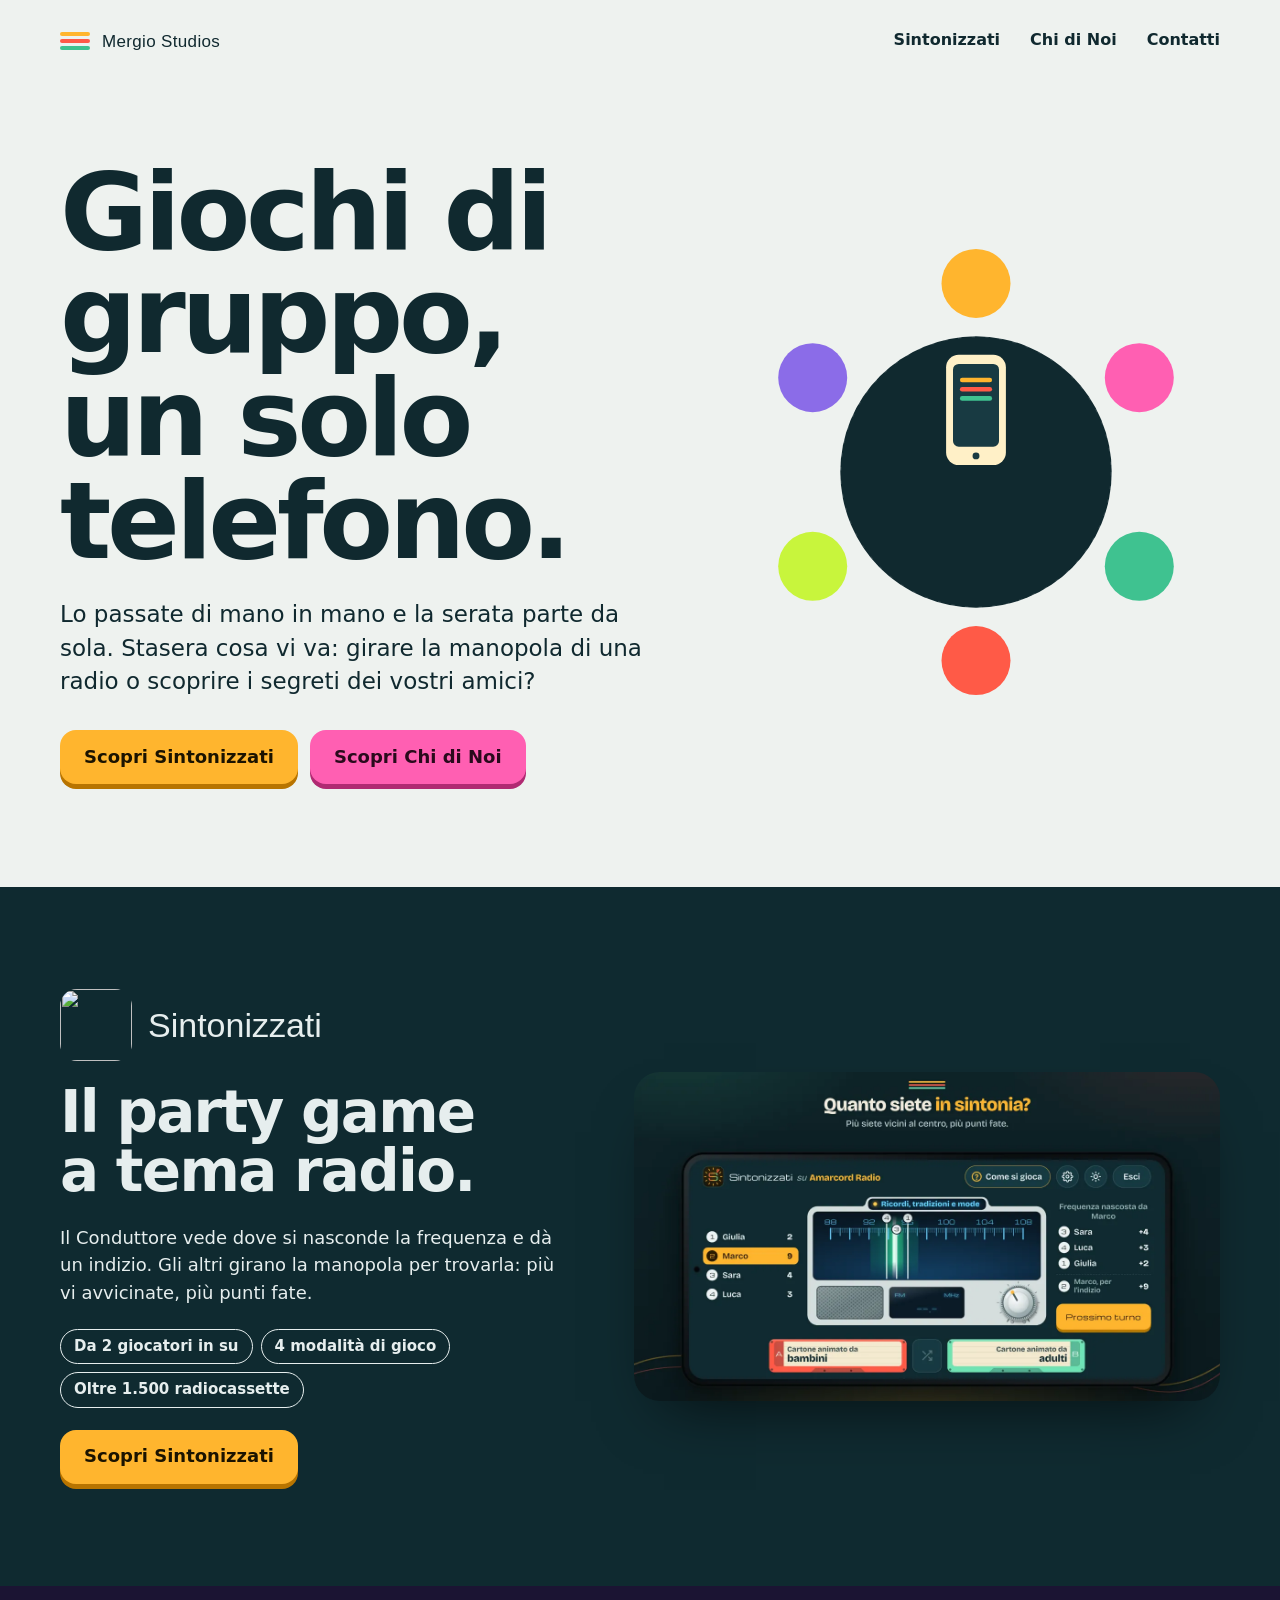
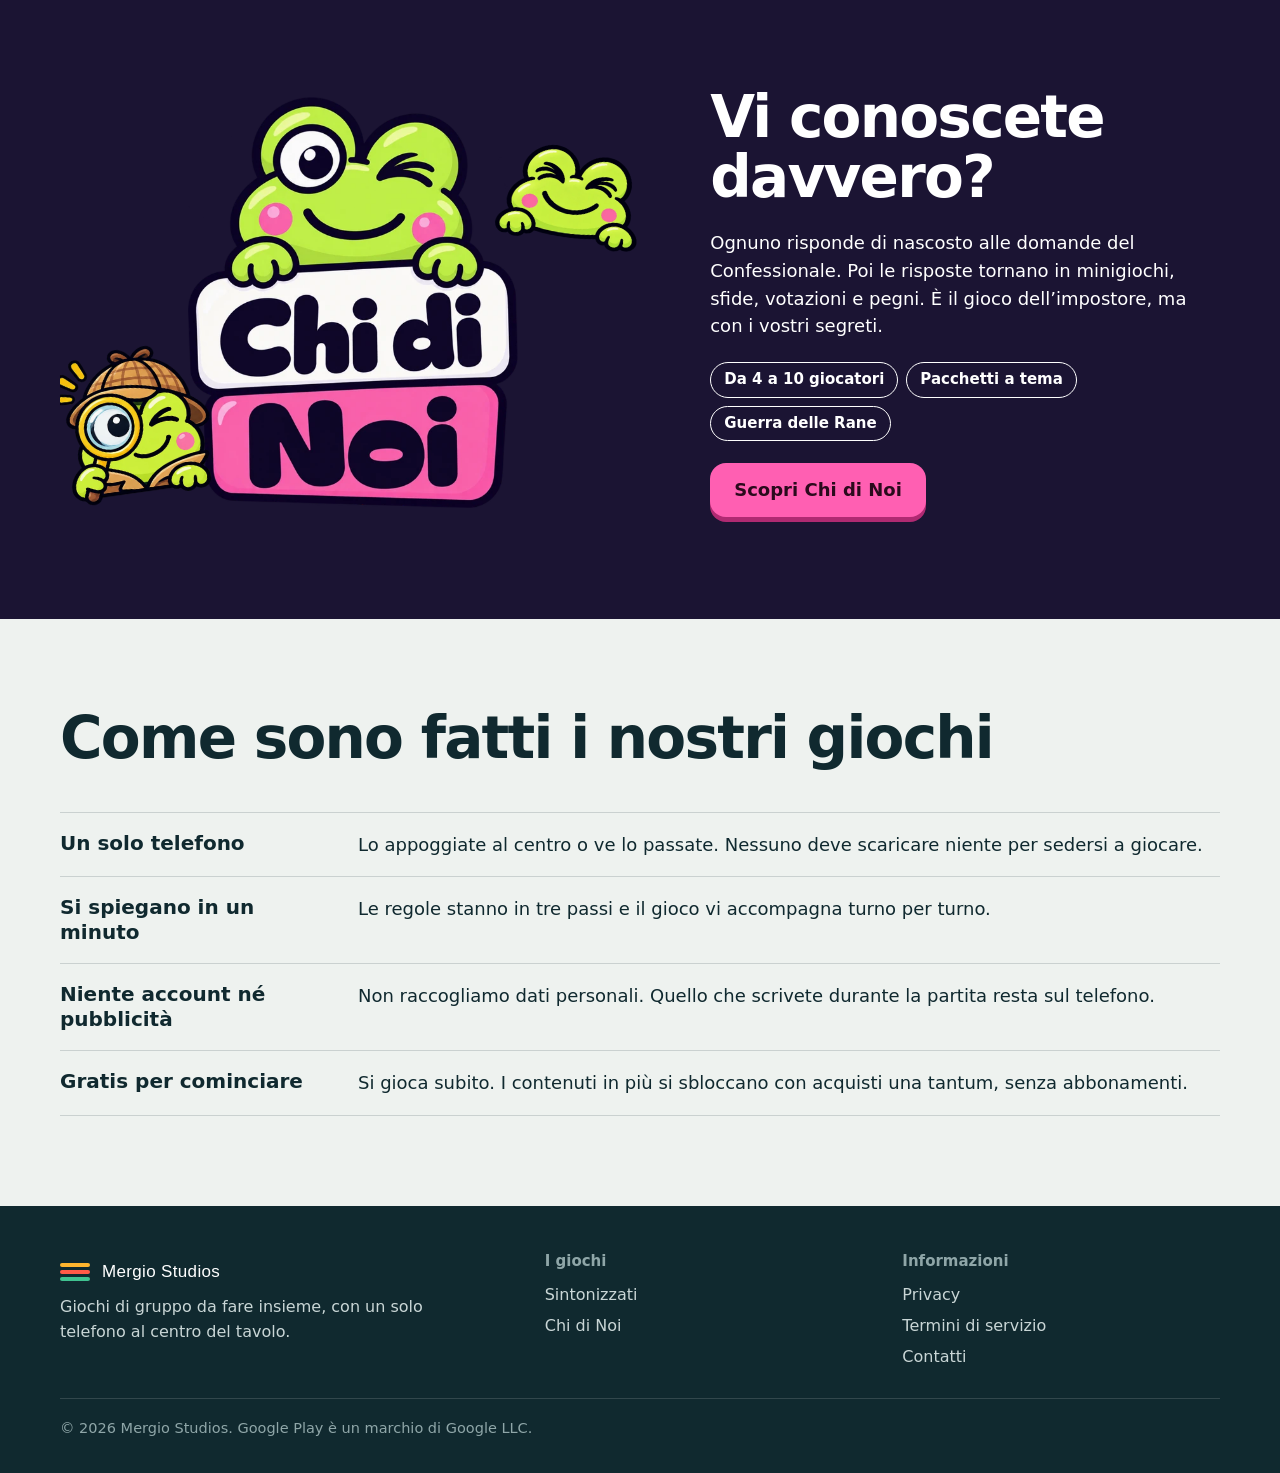
==== commit 4183d793: "Add files via upload" ====
--- a/index.html
+++ b/index.html
@@ -24,7 +24,7 @@
   <nav class="menu" aria-label="Sezioni del sito">
     <a href="/giochi/sintonizzati.html">Sintonizzati</a>
     <a href="/giochi/chi-di-noi.html">Chi di Noi</a>
-    <a href="mailto:mergiostudios@gmail.com">Contatti</a>
+    <a href="/contatti.html">Contatti</a>
   </nav>
 </header>
 <main id="contenuto">
@@ -64,7 +64,6 @@
       <ul class="pillole"><li>Da 2 giocatori in su</li><li>4 modalità di gioco</li><li>Oltre 1.500 radiocassette</li></ul>
       <div class="tasti">
         <a class="tasto ambra" href="/giochi/sintonizzati.html">Scopri Sintonizzati</a>
-        <a class="tasto vuoto" href="/sintonizzati/">Gioca nel browser</a>
       </div>
     </div>
     <img class="schermo" src="/sito/img/sintonizzati-punti.webp" width="1280" height="720" loading="lazy" alt="Una partita a Sintonizzati: la radio rivela la frequenza nascosta e i punti di ogni giocatore.">
@@ -113,7 +112,7 @@
     </div>
     <div>
       <h2>Informazioni</h2>
-      <ul><li><a href="/privacy.html">Privacy</a></li><li><a href="/termini.html">Termini di servizio</a></li><li><a href="mailto:mergiostudios@gmail.com">mergiostudios@gmail.com</a></li></ul>
+      <ul><li><a href="/privacy.html">Privacy</a></li><li><a href="/termini.html">Termini di servizio</a></li><li><a href="/contatti.html">Contatti</a></li></ul>
     </div>
     <p class="fine">© 2026 Mergio Studios. Google Play è un marchio di Google LLC.</p>
   </div>
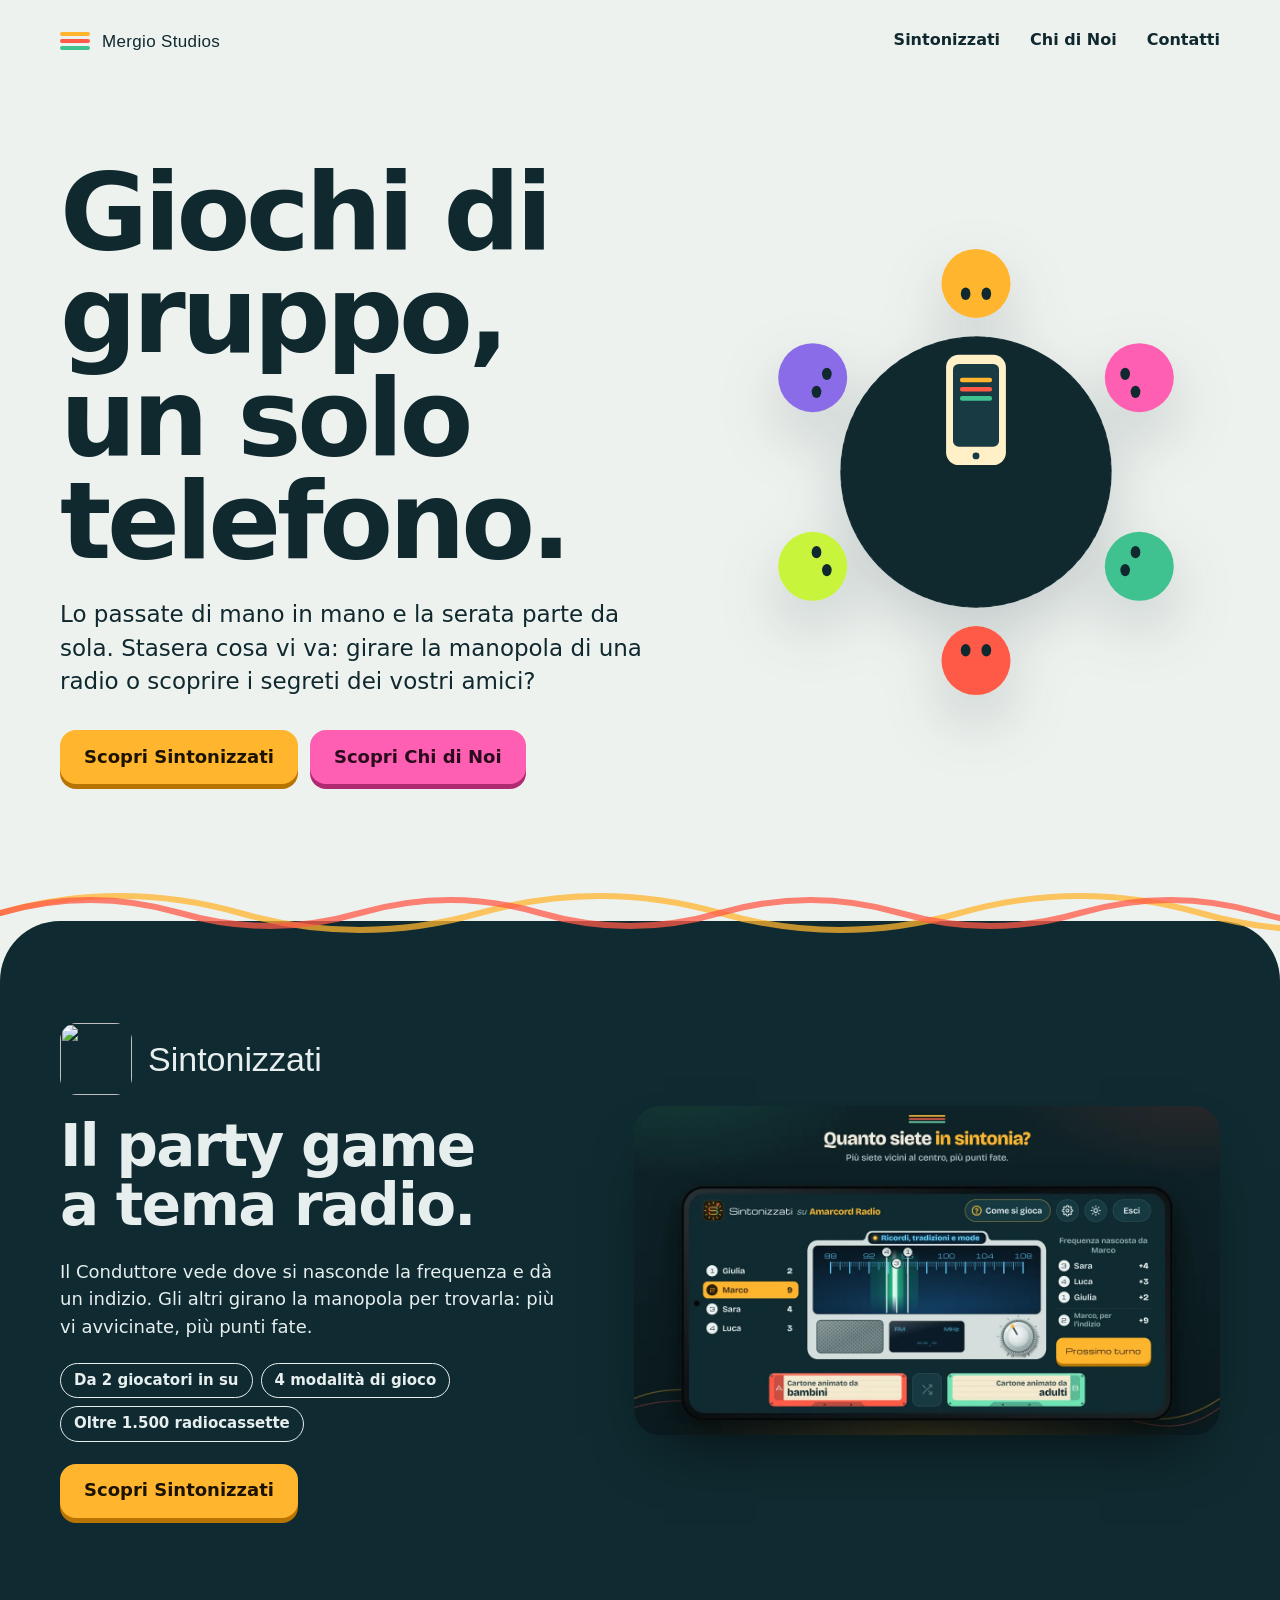
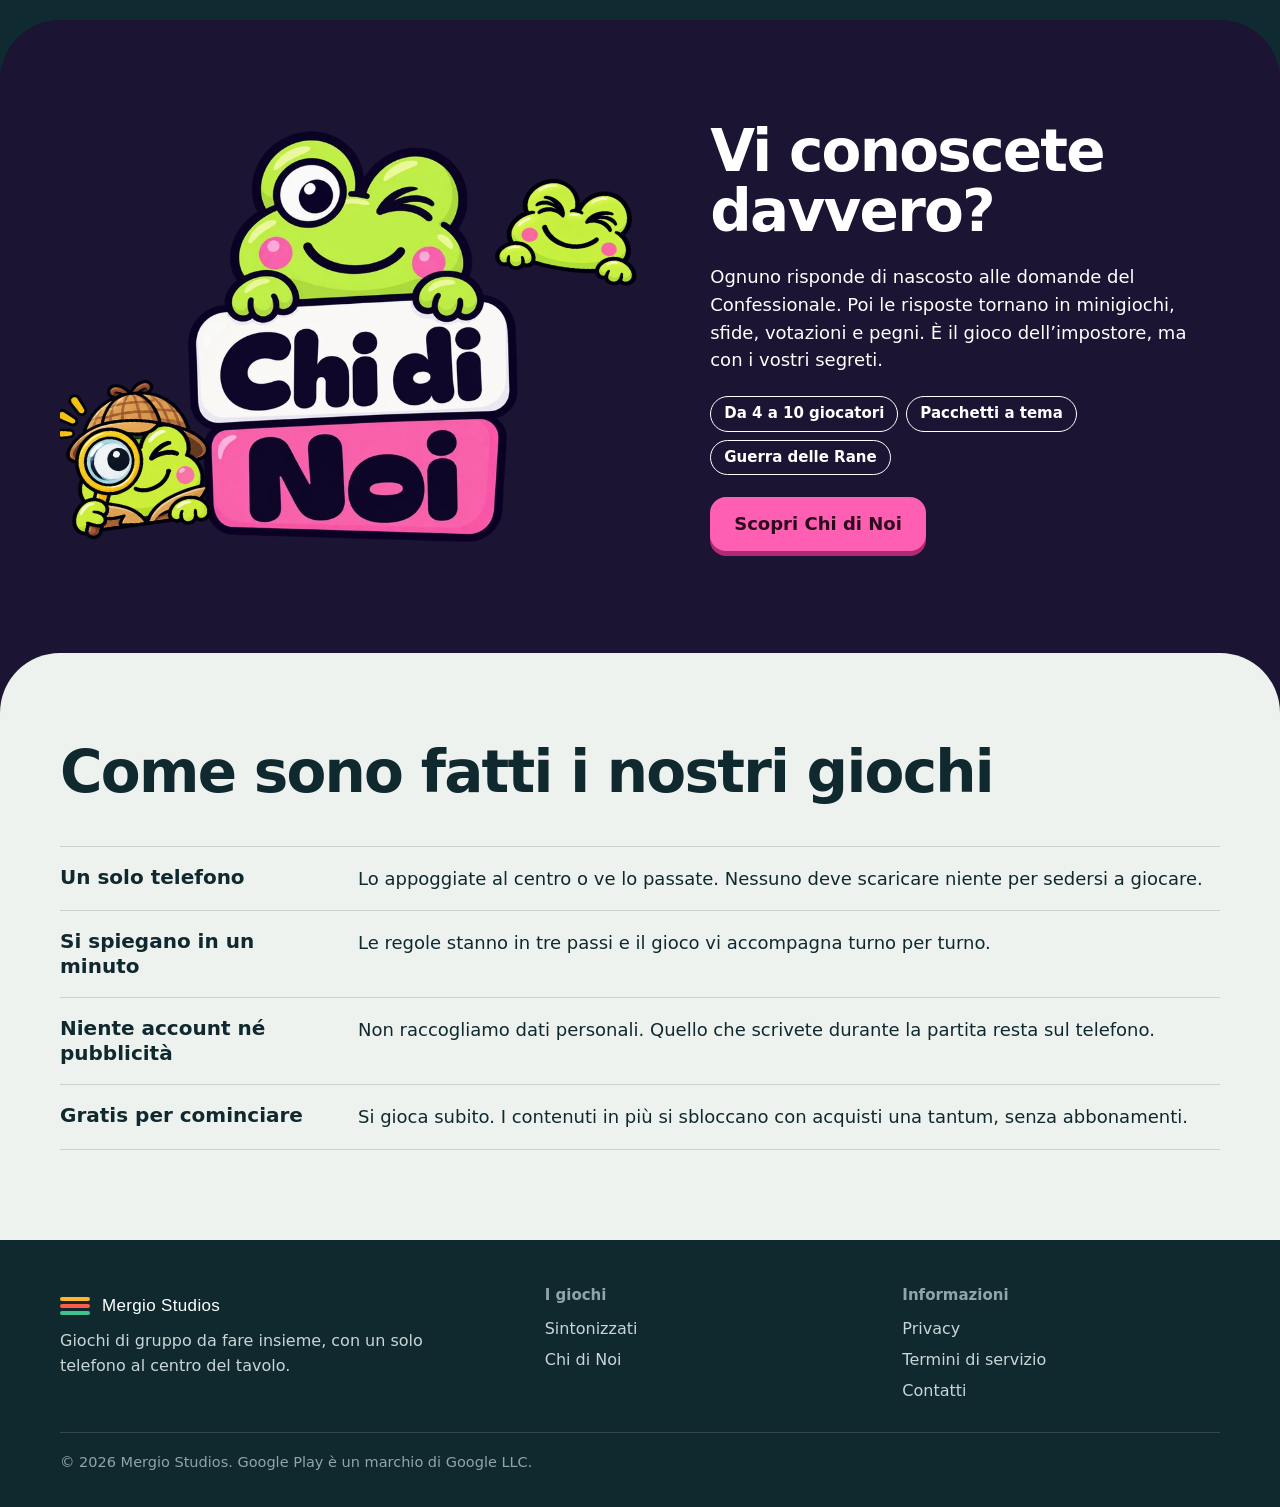
==== commit 6dc58a8a: "Add files via upload" ====
--- a/index.html
+++ b/index.html
@@ -15,7 +15,8 @@
 <meta name="twitter:card" content="summary_large_image">
 <meta name="theme-color" content="#EEF2EF">
 <link rel="icon" type="image/png" sizes="32x32" href="/sintonizzati/icone/favicon-32.png">
-<link rel="stylesheet" href="/sito/stile.css">
+<link rel="preload" href="/sintonizzati/fonti/bricolage-grotesque.woff" as="font" type="font/woff" crossorigin>
+<link rel="stylesheet" href="/sito/stile.css?v=20261112e">
 </head>
 <body class="">
 <a class="salta" href="#contenuto">Vai al contenuto</a>
@@ -40,12 +41,12 @@
   <svg class="tavolo" viewBox="0 0 400 400" role="img" aria-label="Un tavolo visto dall'alto: sei giocatori si passano un telefono">
   <circle cx="200" cy="200" r="118" fill="#10292F"/>
   <circle cx="200" cy="200" r="118" fill="none" stroke="#FFFFFF" stroke-opacity=".12" stroke-width="2" stroke-dasharray="3 9"/>
-  <circle class="posto p1" cx="200" cy="36" r="30" fill="#FFB52E"/>
-  <circle class="posto p2" cx="342" cy="118" r="30" fill="#FF5FB2"/>
-  <circle class="posto p3" cx="342" cy="282" r="30" fill="#3FC290"/>
-  <circle class="posto p4" cx="200" cy="364" r="30" fill="#FF5A47"/>
-  <circle class="posto p5" cx="58" cy="282" r="30" fill="#C8F53C"/>
-  <circle class="posto p6" cx="58" cy="118" r="30" fill="#8B6CE8"/>
+  <g class="posto p1"><circle cx="200" cy="36" r="30" fill="#FFB52E"/><ellipse cx="209.0" cy="45.0" rx="4.2" ry="5.4" fill="#10292F"/><ellipse cx="191.0" cy="45.0" rx="4.2" ry="5.4" fill="#10292F"/></g>
+  <g class="posto p2"><circle cx="342" cy="118" r="30" fill="#FF5FB2"/><ellipse cx="338.7" cy="130.3" rx="4.2" ry="5.4" fill="#10292F"/><ellipse cx="329.7" cy="114.7" rx="4.2" ry="5.4" fill="#10292F"/></g>
+  <g class="posto p3"><circle cx="342" cy="282" r="30" fill="#3FC290"/><ellipse cx="329.7" cy="285.3" rx="4.2" ry="5.4" fill="#10292F"/><ellipse cx="338.7" cy="269.7" rx="4.2" ry="5.4" fill="#10292F"/></g>
+  <g class="posto p4"><circle cx="200" cy="364" r="30" fill="#FF5A47"/><ellipse cx="191.0" cy="355.0" rx="4.2" ry="5.4" fill="#10292F"/><ellipse cx="209.0" cy="355.0" rx="4.2" ry="5.4" fill="#10292F"/></g>
+  <g class="posto p5"><circle cx="58" cy="282" r="30" fill="#C8F53C"/><ellipse cx="61.3" cy="269.7" rx="4.2" ry="5.4" fill="#10292F"/><ellipse cx="70.3" cy="285.3" rx="4.2" ry="5.4" fill="#10292F"/></g>
+  <g class="posto p6"><circle cx="58" cy="118" r="30" fill="#8B6CE8"/><ellipse cx="70.3" cy="114.7" rx="4.2" ry="5.4" fill="#10292F"/><ellipse cx="61.3" cy="130.3" rx="4.2" ry="5.4" fill="#10292F"/></g>
   <g class="telefono">
     <rect x="174" y="98" width="52" height="96" rx="11" fill="#FFF0C7"/>
     <rect x="180" y="106" width="40" height="72" rx="5" fill="#183A42"/>
@@ -54,6 +55,7 @@
   </g>
 </svg>
 </section>
+<div class="onde" aria-hidden="true"><svg viewBox="0 0 3600 120" width="3600" height="120"><path class="o1" d="M0 60 q120.0 -34 240.0 0 t240.0 0 q120.0 -34 240.0 0 t240.0 0 q120.0 -34 240.0 0 t240.0 0 q120.0 -34 240.0 0 t240.0 0 q120.0 -34 240.0 0 t240.0 0 q120.0 -34 240.0 0 t240.0 0 q120.0 -34 240.0 0 t240.0 0 q120.0 -34 240.0 0 t240.0 0"/><path class="o2" d="M0 60 q90.0 -26 180.0 0 t180.0 0 q90.0 -26 180.0 0 t180.0 0 q90.0 -26 180.0 0 t180.0 0 q90.0 -26 180.0 0 t180.0 0 q90.0 -26 180.0 0 t180.0 0 q90.0 -26 180.0 0 t180.0 0 q90.0 -26 180.0 0 t180.0 0 q90.0 -26 180.0 0 t180.0 0 q90.0 -26 180.0 0 t180.0 0 q90.0 -26 180.0 0 t180.0 0"/></svg></div>
 
 <section class="mondo mondo-radio" aria-labelledby="h-sint">
   <div class="dentro griglia">
@@ -88,7 +90,7 @@
   </div>
 </section>
 
-<section class="sezione" aria-labelledby="h-come">
+<section class="sezione dopo-mondi" aria-labelledby="h-come">
   <div class="dentro">
     <h2 class="titolo" id="h-come">Come sono fatti i nostri giochi</h2>
     <ul class="elenco-righe">
@@ -117,6 +119,6 @@
     <p class="fine">© 2026 Mergio Studios. Google Play è un marchio di Google LLC.</p>
   </div>
 </footer>
-<script src="/sito/sito.js" defer></script>
+<script src="/sito/sito.js?v=20261112e" defer></script>
 </body>
 </html>
--- a/sito/stile.css
+++ b/sito/stile.css
@@ -82,6 +82,7 @@
 .tasto.rosa { background: var(--rosa); color: #2A0A1C; box-shadow: 0 5px 0 #B02A72; }
 .tasto.rosa:hover { box-shadow: 0 6px 0 #B02A72; }
 .tasto.rosa:active { box-shadow: 0 1px 0 #B02A72; }
+.tasto.notte { background: var(--notte); box-shadow: 0 5px 0 rgba(27, 20, 51, .35); }
 .tasto.vuoto { background: transparent; color: inherit; box-shadow: inset 0 0 0 2px currentColor; }
 .tasto.vuoto:hover, .tasto.vuoto:active { box-shadow: inset 0 0 0 2px currentColor; }
 .tasto[aria-disabled="true"] { cursor: default; opacity: .78; box-shadow: inset 0 0 0 2px currentColor; background: transparent; color: inherit; transform: none; }
@@ -198,12 +199,26 @@
 .indizio small { font-size: 14px; font-weight: 600; }
 .indizio strong { font: 400 clamp(16px, 2vw, 21px)/1.25 var(--radio-font); }
 .apparecchio { position: relative; background: #D5DEDE; border-radius: 22px; padding: 12px; box-shadow: 0 30px 60px -30px rgba(0, 0, 0, .8); }
-.apparecchio svg { width: 100%; height: auto; border-radius: 12px; touch-action: none; }
-.apparecchio input[type="range"] { position: absolute; inset: 12px; width: calc(100% - 24px); height: calc(100% - 24px); margin: 0; opacity: 0; cursor: ew-resize; }
+.apparecchio .vetro { position: relative; }
+.apparecchio svg { width: 100%; height: auto; border-radius: 12px; box-shadow: inset 0 0 0 2px rgba(0, 0, 0, .25); }
+.apparecchio input[type="range"] { position: absolute; inset: 0; width: 100%; height: 100%; margin: 0; opacity: 0; cursor: ew-resize; touch-action: pan-y; }
 .apparecchio:has(input:focus-visible) { outline: 3px solid var(--ambra); outline-offset: 3px; }
+.comandi { display: grid; grid-template-columns: minmax(0, 1fr) auto auto; gap: 12px; align-items: center; margin-top: 12px; }
+.altoparlante { height: 58px; border-radius: 10px; background: radial-gradient(circle, #10292F 1.6px, transparent 2.2px) 0 0 / 9px 9px, #8FA3A3; box-shadow: inset 0 0 0 2px rgba(16, 41, 47, .35); }
+.display { display: grid; align-content: center; justify-items: end; gap: 2px; height: 58px; min-width: 132px; padding: 6px 14px; border-radius: 10px; background: var(--vetro); color: var(--segni); box-shadow: inset 0 0 0 2px rgba(0, 0, 0, .35); font-family: var(--radio-font); }
+.display small { font-size: 9.5px; letter-spacing: .06em; opacity: .8; }
+.display b { font-weight: 400; font-size: 23px; line-height: 1; font-variant-numeric: tabular-nums; }
+.manopola { width: 58px; height: 58px; border-radius: 50%; display: grid; place-items: start center; background: radial-gradient(circle at 35% 30%, #FFFFFF, #C9D3D3 60%, #9FB0B0); box-shadow: 0 0 0 4px #10292F, 0 0 0 6px #8FA3A3, 0 4px 8px rgba(0, 0, 0, .4); transition: transform .08s linear; }
+.manopola i { width: 5px; height: 16px; margin-top: 5px; border-radius: 3px; background: var(--ambra); box-shadow: 0 0 6px var(--ambra); }
+/* finché nessuno la tocca, la lancetta oscilla appena: invita a trascinarla */
+.prova:not(.toccata):not(.rivelata) .lancetta-dentro { animation: invito 2.8s ease-in-out infinite; }
+@keyframes invito { 0%, 55%, 100% { transform: translateX(0); } 65% { transform: translateX(-9px); } 80% { transform: translateX(9px); } 90% { transform: translateX(-3px); } }
+.prova.rivelata .esito p { animation: timbro .45s cubic-bezier(.3, 1.6, .5, 1); transform-origin: left center; }
+@keyframes timbro { from { transform: scale(.82); opacity: 0; } to { transform: scale(1); opacity: 1; } }
 .prova .lancetta { transition: transform .08s linear; }
-.prova .segnale { opacity: 0; transition: opacity .5s; }
-.prova.rivelata .segnale { opacity: 1; }
+/* il segnale compare con una dissolvenza ma sparisce di colpo: con un'altra radiocassetta non si deve intravedere la nuova soluzione */
+.prova .segnale { opacity: 0; transition: none; }
+.prova.rivelata .segnale { opacity: 1; transition: opacity .5s; }
 .prova.rivelata input { pointer-events: none; }
 .esito { display: flex; flex-wrap: wrap; align-items: center; justify-content: space-between; gap: 12px; min-height: 58px; }
 .esito p { font-weight: 800; font-size: 20px; line-height: 1.25; }
@@ -237,6 +252,7 @@
 .domanda .chi { font-weight: 800; font-size: 20px; color: #B02A72; }
 .domanda .testo { font-weight: 800; font-size: clamp(26px, 3.6vw, 42px); line-height: 1.08; letter-spacing: -.02em; min-height: 3.3em; text-wrap: balance; }
 .domanda .regola { font-size: 17px; }
+.domanda { margin-top: 56px; }
 .domanda img { position: absolute; right: 8px; top: -62px; width: clamp(96px, 13vw, 140px); transform: rotate(8deg); }
 .fascia-lavanda { background: var(--lavanda); color: var(--notte); --riga: rgba(27, 20, 51, .2); }
 .fascia-lavanda .tenue { color: #5B4F7A; }
@@ -276,3 +292,68 @@
 
 .pagina-radio .piede { background: #0A1F24; }
 .pagina-rana .piede { background: #120D24; }
+
+/* ---------- pagina Contatti ---------- */
+.contatti { display: grid; gap: clamp(28px, 4vw, 48px); padding-block: clamp(28px, 6vw, 84px) clamp(64px, 10vw, 140px); }
+.contatti .titolone { max-width: 11em; }
+.contatti-testo { display: grid; gap: 16px; }
+.contatti-testo a { font-weight: 800; text-decoration-thickness: 2px; text-underline-offset: 4px; }
+.contatti-mail { display: grid; gap: 10px; justify-items: start; padding-top: clamp(24px, 3vw, 36px); border-top: 1.5px solid var(--riga); }
+.contatti-mail .indirizzo { font-weight: 800; font-size: clamp(26px, 4.6vw, 52px); line-height: 1.05; letter-spacing: -.02em; text-decoration: none; overflow-wrap: anywhere; border-bottom: 4px solid var(--ambra); }
+.contatti-mail .indirizzo:hover { border-bottom-color: var(--corallo); }
+
+/* ---------- onde: il motivo di Sintonizzati, due sinusoidi che scorrono piano ---------- */
+.onde { overflow: hidden; height: 120px; margin-block: -34px -52px; position: relative; z-index: 1; pointer-events: none; }
+.onde svg { display: block; max-width: none; width: 3600px; height: 120px; }
+.onde path { fill: none; stroke-width: 6; stroke-linecap: round; opacity: .75; }
+.onde .o1 { stroke: var(--ambra); animation: scorre-1 22s linear infinite; }
+.onde .o2 { stroke: var(--corallo); animation: scorre-2 15s linear infinite; }
+@keyframes scorre-1 { to { transform: translateX(-480px); } }
+@keyframes scorre-2 { to { transform: translateX(-360px); } }
+.chiusura { position: relative; overflow: hidden; }
+.chiusura .onde { position: absolute; left: 0; right: 0; bottom: 18px; margin: 0; opacity: .5; z-index: 0; }
+.chiusura .dentro { position: relative; z-index: 1; padding-bottom: 70px; }
+
+/* ---------- home: i mondi si impilano come carte ---------- */
+.mondo, .dopo-mondi { --tondo: clamp(26px, 5vw, 60px); position: relative; border-radius: var(--tondo) var(--tondo) 0 0; }
+.mondo { padding-bottom: calc(clamp(48px, 8vw, 104px) + var(--tondo)); }
+.mondo-rana, .dopo-mondi { margin-top: calc(-1 * var(--tondo)); }
+.dopo-mondi { background: var(--carta); }
+.tavolo { filter: drop-shadow(0 26px 30px rgba(16, 41, 47, .18)); }
+
+/* ---------- pagine dei giochi: le fasce chiare sono pannelli arrotondati ---------- */
+.fascia-chiara, .fascia-lavanda { border-radius: clamp(26px, 5vw, 60px); margin-inline: clamp(8px, 1.6vw, 22px); }
+.bande h3::before { animation: spia 2.4s ease-in-out infinite; }
+.bande li:nth-child(2) h3::before { animation-delay: .8s; } .bande li:nth-child(3) h3::before { animation-delay: 1.6s; }
+@keyframes spia { 50% { opacity: .45; } }
+
+/* ---------- Chi di Noi: rane che dondolano, carta che si gira, pacchetti un po' storti ---------- */
+.scena-rana .rana, .scena-rana .logo, .con-rana > img, .rana-fine { animation: dondola 3.4s ease-in-out infinite alternate; }
+.scena-rana .rana.a { animation-delay: -1.2s; } .scena-rana .rana.b { animation-delay: -2.3s; animation-duration: 2.9s; }
+@keyframes dondola { from { translate: 0 5px; } to { translate: 0 -7px; } }
+.domanda { transform-origin: center; }
+.domanda.gira { animation: gira .38s ease-in-out; }
+@keyframes gira { 50% { transform: perspective(900px) rotateX(88deg) scale(.96); } }
+.domanda.gira img { animation: salta .38s ease-out; }
+@keyframes salta { 40% { translate: 0 -26px; rotate: -10deg; } }
+.pacchetti li:nth-child(odd) { rotate: -1.6deg; } .pacchetti li:nth-child(even) { rotate: 1.4deg; }
+.pacchetti li { transition: rotate .2s, translate .2s; } .pacchetti li:hover { rotate: 0deg; translate: 0 -3px; }
+.chiusura-rana { position: relative; overflow: hidden; }
+.rana-fine { position: absolute; right: clamp(-10px, 6vw, 110px); bottom: -34px; width: clamp(120px, 20vw, 250px); rotate: -6deg; }
+@media (max-width: 700px) { .chiusura-rana { padding-bottom: 150px; } }
+
+/* ---------- pagina non trovata ---------- */
+.persa { display: grid; gap: 22px; justify-items: start; padding-block: clamp(28px, 6vw, 72px) clamp(40px, 7vw, 80px); }
+.display-grande { display: grid; justify-items: end; gap: 4px; padding: 14px 24px; border-radius: 16px; background: var(--vetro); color: var(--segni); box-shadow: inset 0 0 0 3px rgba(0, 0, 0, .35); font-family: var(--radio-font); }
+.display-grande small { font-size: 12px; letter-spacing: .06em; } .display-grande b { font-weight: 400; font-size: clamp(54px, 10vw, 96px); line-height: 1; }
+
+/* passaggio morbido da una pagina all'altra, dove il browser lo sa fare */
+@view-transition { navigation: auto; }
+
+@media (prefers-reduced-motion: reduce) {
+  .onde path, .scena-rana .rana, .scena-rana .logo, .con-rana > img, .rana-fine, .bande h3::before, .domanda.gira, .domanda.gira img,
+  .prova .lancetta-dentro, .prova.rivelata .esito p { animation: none !important; }
+  .manopola, .pacchetti li { transition: none; }
+}
+.galleria { margin-bottom: clamp(20px, 3vw, 40px); }
+.persa + .onde { margin-bottom: 0; }
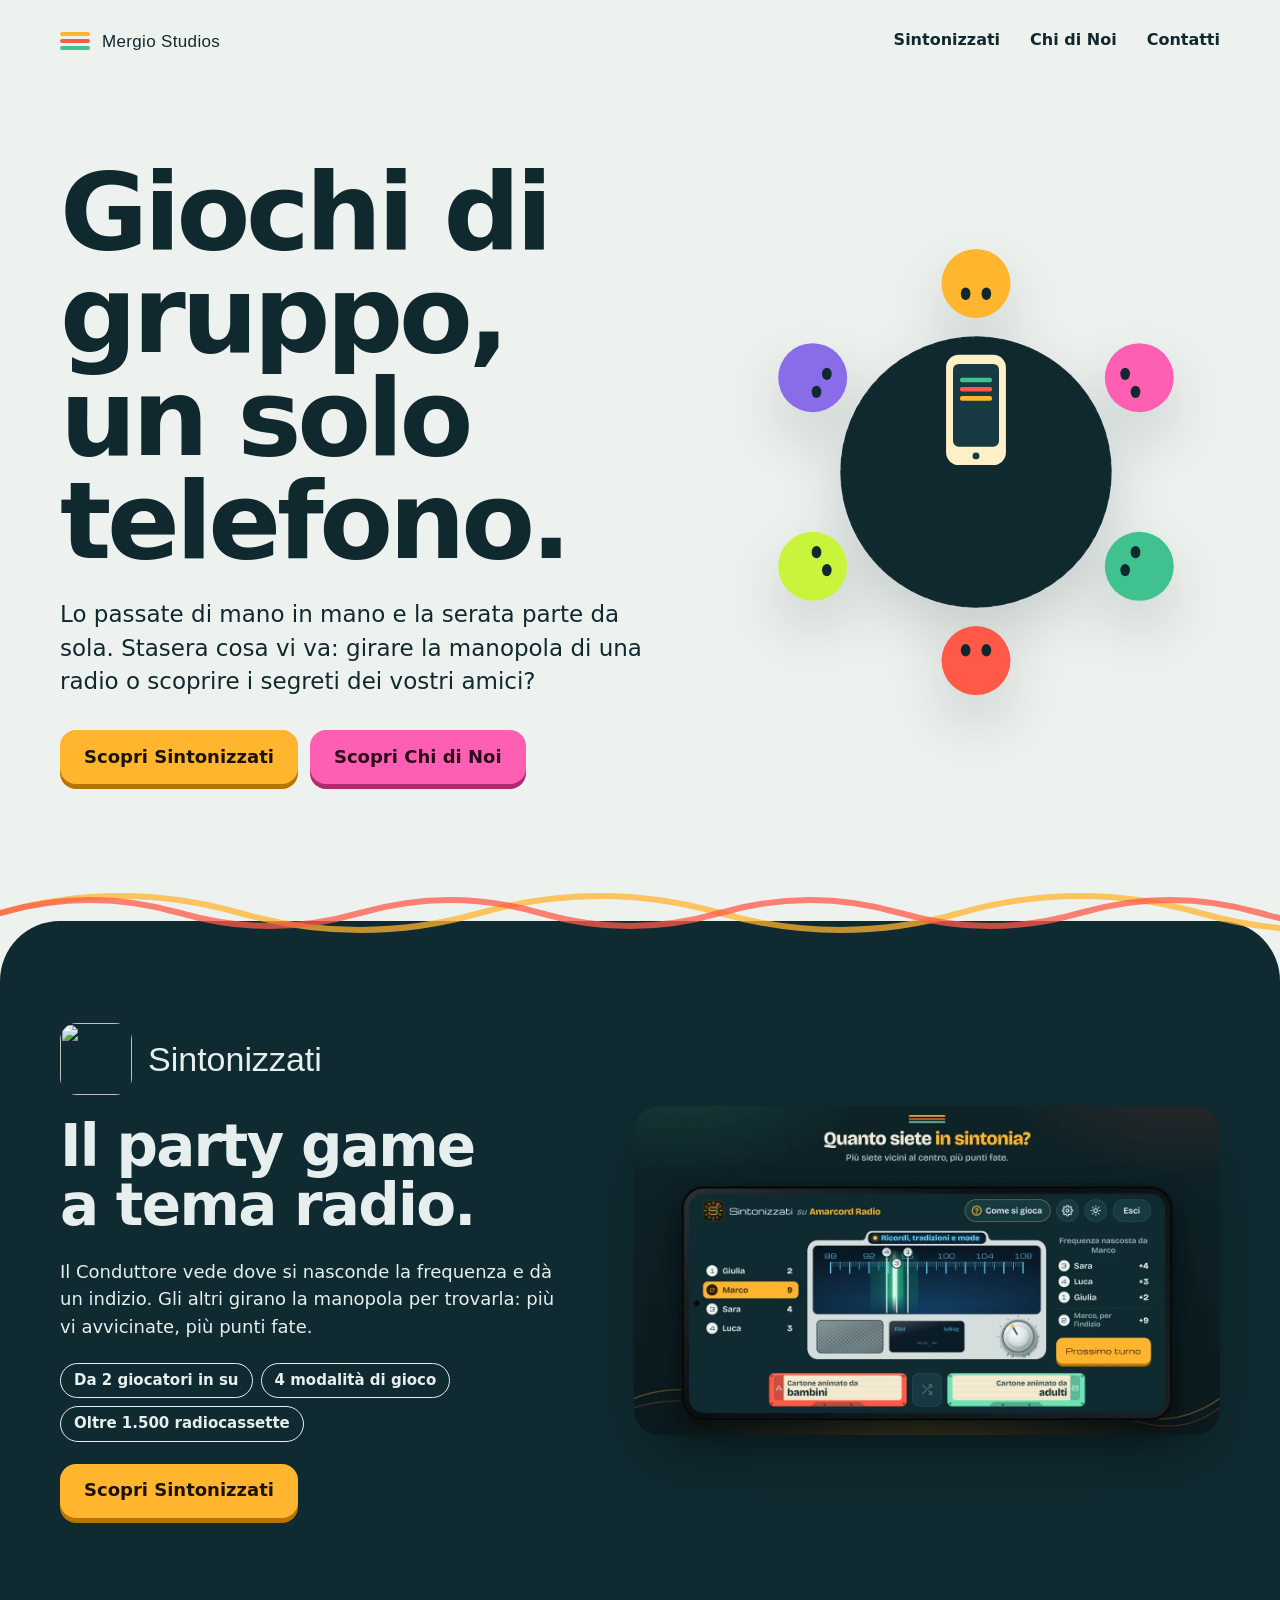
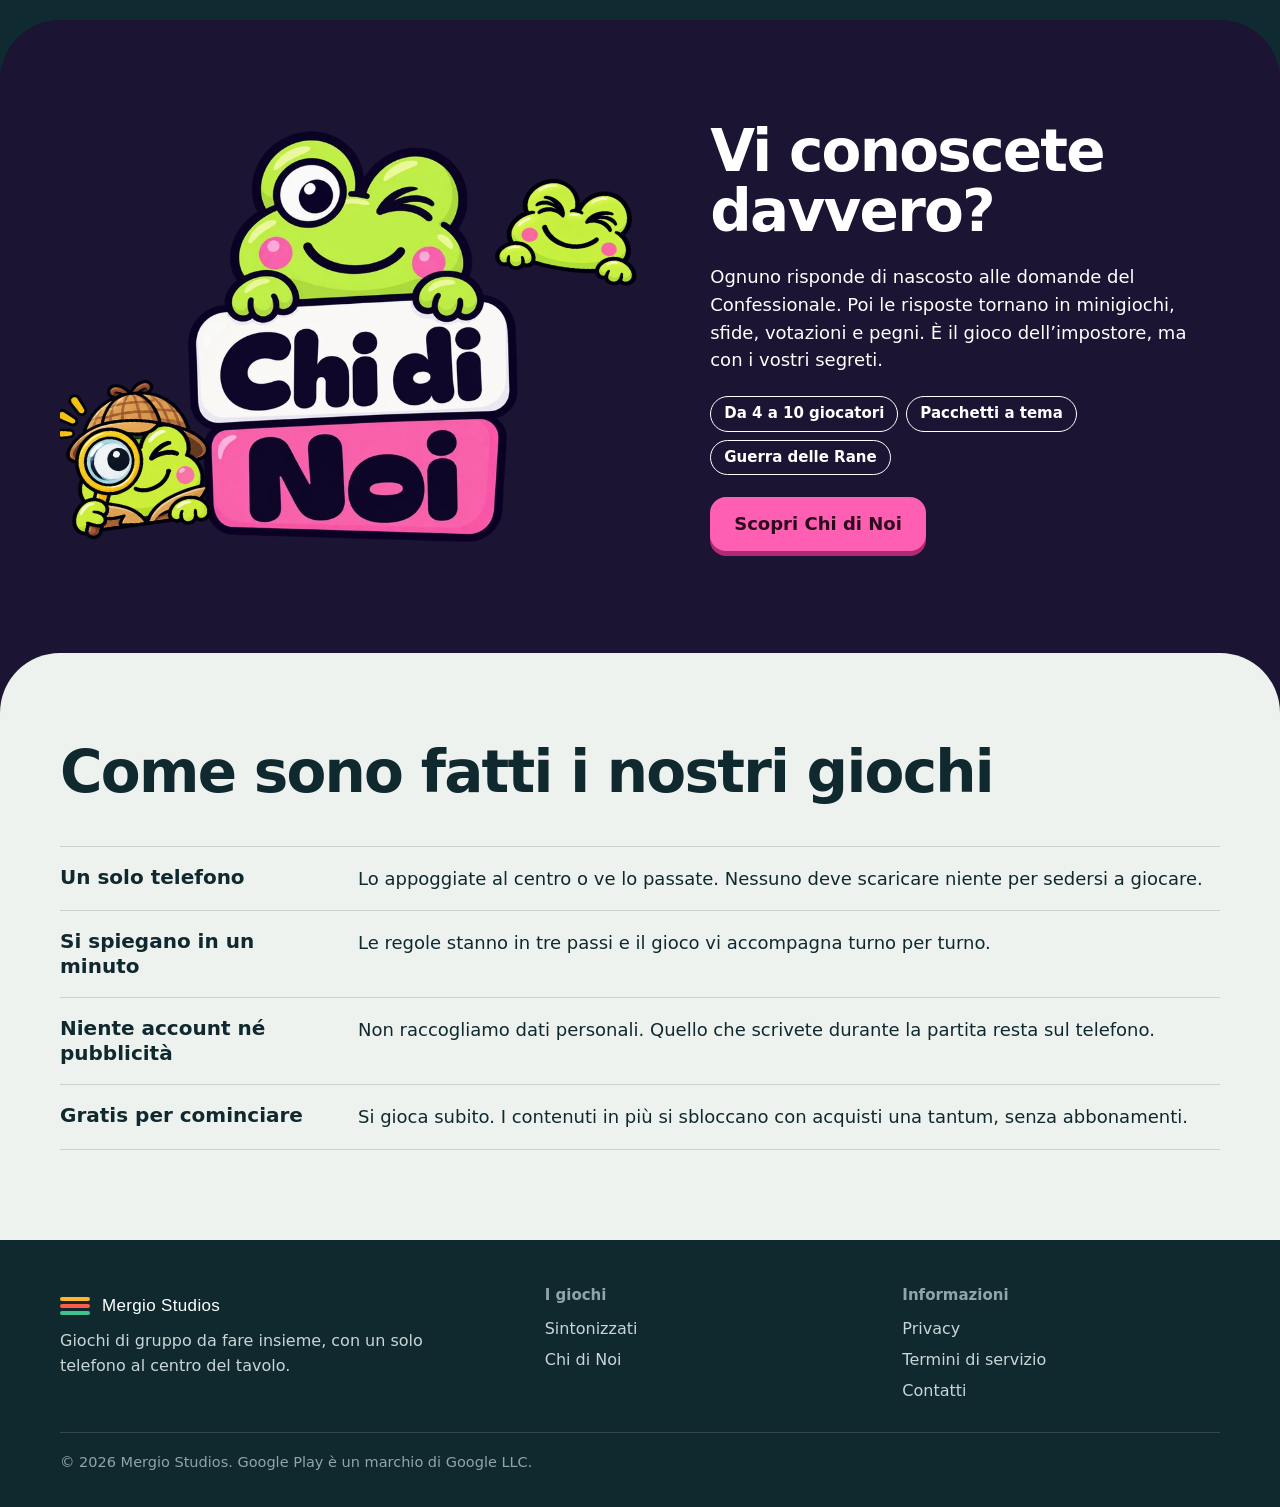
==== commit d6cf5b11: "Add files via upload" ====
--- a/index.html
+++ b/index.html
@@ -11,12 +11,17 @@
 <meta property="og:site_name" content="Mergio Studios">
 <meta property="og:title" content="Mergio Studios · Giochi di gruppo con un solo telefono">
 <meta property="og:description" content="Mergio Studios fa party game da giocare in compagnia con un solo telefono: Sintonizzati, il gioco a tema radio, e Chi di Noi, il gioco dei vostri segreti.">
-<meta property="og:image" content="https://mergiostudios.github.io/sito/img/sintonizzati-social.jpg">
+<meta property="og:image" content="https://mergiostudios.github.io/sito/img/mergio-social.jpg">
 <meta name="twitter:card" content="summary_large_image">
 <meta name="theme-color" content="#EEF2EF">
-<link rel="icon" type="image/png" sizes="32x32" href="/sintonizzati/icone/favicon-32.png">
+<link rel="icon" type="image/svg+xml" href="/sito/img/mergio-logo.svg">
+<link rel="icon" type="image/png" sizes="32x32" href="/sito/img/mergio-icona-32.png">
+<link rel="apple-touch-icon" href="/sito/img/mergio-icona-180.png">
+<meta property="og:image:width" content="1200">
+<meta property="og:image:height" content="630">
+<script type="application/ld+json">{"@context":"https://schema.org","@type":"Organization","name":"Mergio Studios","url":"https://mergiostudios.github.io/","logo":"https://mergiostudios.github.io/sito/img/mergio-logo-512.png","email":"mergiostudios@gmail.com"}</script>
 <link rel="preload" href="/sintonizzati/fonti/bricolage-grotesque.woff" as="font" type="font/woff" crossorigin>
-<link rel="stylesheet" href="/sito/stile.css?v=20261112e">
+<link rel="stylesheet" href="/sito/stile.css?v=20261122b">
 </head>
 <body class="">
 <a class="salta" href="#contenuto">Vai al contenuto</a>
@@ -50,7 +55,7 @@
   <g class="telefono">
     <rect x="174" y="98" width="52" height="96" rx="11" fill="#FFF0C7"/>
     <rect x="180" y="106" width="40" height="72" rx="5" fill="#183A42"/>
-    <rect x="186" y="118" width="28" height="4" rx="2" fill="#FFB52E"/><rect x="186" y="126" width="28" height="4" rx="2" fill="#FF5A47"/><rect x="186" y="134" width="28" height="4" rx="2" fill="#3FC290"/>
+    <rect x="186" y="118" width="28" height="4" rx="2" fill="#3FC290"/><rect x="186" y="126" width="28" height="4" rx="2" fill="#FF5A47"/><rect x="186" y="134" width="28" height="4" rx="2" fill="#FFB52E"/>
     <circle cx="200" cy="186" r="3" fill="#183A42"/>
   </g>
 </svg>
@@ -119,6 +124,6 @@
     <p class="fine">© 2026 Mergio Studios. Google Play è un marchio di Google LLC.</p>
   </div>
 </footer>
-<script src="/sito/sito.js?v=20261112e" defer></script>
+<script src="/sito/sito.js?v=20261122b" defer></script>
 </body>
 </html>
--- a/sito/stile.css
+++ b/sito/stile.css
@@ -106,7 +106,14 @@
   50%, 62% { transform: rotate(180deg); } 66.6%, 78.6% { transform: rotate(240deg); } 83.3%, 95.3% { transform: rotate(300deg); } 100% { transform: rotate(360deg); }
 }
 @keyframes tocca { 0%, 11%, 100% { transform: scale(1); } 2.5%, 8% { transform: scale(1.22); } }
-@media (max-width: 820px) { .apertura { grid-template-columns: 1fr; } .tavolo { max-width: 300px; order: -1; justify-self: start; } }
+/* da telefono prima il testo e i due tasti, che devono stare tutti nella prima schermata; il tavolo viene dopo */
+@media (max-width: 820px) {
+  .apertura { grid-template-columns: 1fr; padding-top: 8px; }
+  .apertura .sommario { margin-top: 16px; } .apertura .tasti { margin-top: 20px; gap: 10px; }
+  .apertura .tasti { align-items: stretch; }
+  .apertura .tasti .tasto { flex: 1 1 140px; min-height: 50px; padding-inline: 8px; font-size: clamp(14.5px, 4.1vw, 17px); white-space: nowrap; }
+  .tavolo { max-width: 280px; justify-self: center; }
+}
 
 /* ---------- home: i due giochi ---------- */
 .mondo { padding-block: clamp(48px, 8vw, 104px); }
@@ -261,10 +268,30 @@
 .minigiochi li { padding-block: 16px; border-top: 1.5px solid var(--riga); }
 .minigiochi strong { display: block; font-weight: 800; font-size: 21px; }
 @media (max-width: 700px) { .minigiochi { grid-template-columns: 1fr; } }
-.pacchetti { display: flex; flex-wrap: wrap; gap: 12px; }
-.pacchetti li { border-radius: 18px; padding: 12px 18px; font-weight: 800; font-size: 19px; background: var(--notte-2); box-shadow: inset 0 0 0 2px rgba(255, 255, 255, .16); }
-.pacchetti li small { display: block; font-weight: 600; font-size: 14.5px; color: var(--su-notte-tenue); }
-.pacchetti li.gratis { background: var(--rana); color: #1B2A00; box-shadow: none; } .pacchetti li.gratis small { color: #3B5200; }
+.pacchetti { display: grid; gap: 14px; }
+.pacchetti ul { display: grid; grid-template-columns: repeat(5, minmax(0, 1fr)); gap: 12px; }
+.pacchetto { --carta-pacchetto: var(--notte-2); --scritta: #fff; border-radius: 20px; padding: 14px 14px 13px; background: var(--carta-pacchetto); color: var(--scritta); display: grid; gap: 2px; align-content: start; box-shadow: 0 6px 0 rgba(0, 0, 0, .28); }
+.pacchetto svg { width: 30px; height: 30px; margin-bottom: 8px; }
+.pacchetto strong { font-weight: 800; font-size: 19px; line-height: 1.15; }
+.pacchetto small { font-weight: 600; font-size: 14px; line-height: 1.25; opacity: .85; }
+.pacchetto.base { --carta-pacchetto: var(--rana); --scritta: #1B2A00; }
+.pacchetto.natale { --carta-pacchetto: #D8342C; }
+.pacchetto.nerd { --carta-pacchetto: #3D5BF5; }
+.pacchetto.matti { --carta-pacchetto: var(--ambra); --scritta: #2A1B00; }
+.pacchetto.coppie { --carta-pacchetto: var(--rosa); --scritta: #2A0A1C; }
+/* Spicy è il pezzo forte: più grande, rovente, con la fiamma che guizza */
+.pacchetto.spicy { grid-template-columns: auto minmax(0, 1fr); gap: clamp(14px, 2.4vw, 26px); align-items: center; padding: clamp(18px, 2.6vw, 28px); border-radius: 26px; background: radial-gradient(120% 140% at 0% 100%, #FFB52E 0%, #FF5A1F 38%, #E01E37 72%, #8E0F3A 100%); box-shadow: 0 8px 0 #5E0A26, 0 0 46px rgba(255, 90, 31, .45); position: relative; overflow: hidden; animation: brace 3.2s ease-in-out infinite alternate; }
+.pacchetto.spicy::after { content: ""; position: absolute; inset: 0; background: radial-gradient(circle at 12% 110%, rgba(255, 240, 160, .55), transparent 42%); pointer-events: none; }
+.pacchetto.spicy .fiamma { position: relative; z-index: 1; width: clamp(64px, 9vw, 96px); aspect-ratio: 1; border-radius: 50%; display: grid; place-items: center; background: rgba(27, 20, 51, .55); color: #FFE9A8; }
+.pacchetto.spicy .fiamma svg { width: 62%; height: 62%; margin: 0; transform-origin: 50% 90%; animation: guizza 1.1s ease-in-out infinite alternate; filter: drop-shadow(0 0 10px rgba(255, 220, 120, .9)); }
+.pacchetto.spicy > div { position: relative; z-index: 1; display: grid; gap: 6px; }
+.pacchetto.spicy h3 { font-weight: 800; font-size: clamp(30px, 4.4vw, 46px); line-height: 1; letter-spacing: -.03em; display: flex; align-items: center; gap: 12px; }
+.pacchetto.spicy .vietato { font-size: .46em; letter-spacing: 0; padding: .38em .6em; border-radius: 999px; background: var(--notte); color: #fff; box-shadow: 0 0 0 2px rgba(255, 255, 255, .5); }
+.pacchetto.spicy p { font-size: 17px; line-height: 1.4; font-weight: 600; max-width: 30em; text-wrap: pretty; }
+@keyframes guizza { from { transform: scale(1) rotate(-4deg); } to { transform: scale(1.1, 1.16) rotate(4deg); } }
+@keyframes brace { from { box-shadow: 0 8px 0 #5E0A26, 0 0 30px rgba(255, 90, 31, .3); } to { box-shadow: 0 8px 0 #5E0A26, 0 0 62px rgba(255, 110, 40, .65); } }
+@media (max-width: 900px) { .pacchetti ul { grid-template-columns: repeat(3, minmax(0, 1fr)); } }
+@media (max-width: 520px) { .pacchetti ul { grid-template-columns: repeat(2, minmax(0, 1fr)); } .pacchetti ul .base { grid-column: 1 / -1; } }
 .con-rana { display: grid; grid-template-columns: minmax(0, 1fr) clamp(120px, 20vw, 230px); gap: clamp(20px, 4vw, 56px); align-items: center; }
 @media (max-width: 640px) { .con-rana { grid-template-columns: 1fr; } .con-rana img { width: 150px; } }
 
@@ -337,10 +364,10 @@
 .domanda.gira img { animation: salta .38s ease-out; }
 @keyframes salta { 40% { translate: 0 -26px; rotate: -10deg; } }
 .pacchetti li:nth-child(odd) { rotate: -1.6deg; } .pacchetti li:nth-child(even) { rotate: 1.4deg; }
-.pacchetti li { transition: rotate .2s, translate .2s; } .pacchetti li:hover { rotate: 0deg; translate: 0 -3px; }
+.pacchetti li { transition: rotate .2s, translate .2s; } .pacchetti li:hover { rotate: 0deg; translate: 0 -4px; }
 .chiusura-rana { position: relative; overflow: hidden; }
-.rana-fine { position: absolute; right: clamp(-10px, 6vw, 110px); bottom: -34px; width: clamp(120px, 20vw, 250px); rotate: -6deg; }
-@media (max-width: 700px) { .chiusura-rana { padding-bottom: 150px; } }
+.rana-fine { position: absolute; right: clamp(8px, 6vw, 110px); bottom: 26px; width: clamp(120px, 18vw, 220px); rotate: -5deg; }
+@media (max-width: 760px) { .chiusura-rana { padding-bottom: 190px; } }
 
 /* ---------- pagina non trovata ---------- */
 .persa { display: grid; gap: 22px; justify-items: start; padding-block: clamp(28px, 6vw, 72px) clamp(40px, 7vw, 80px); }
@@ -354,6 +381,107 @@
   .onde path, .scena-rana .rana, .scena-rana .logo, .con-rana > img, .rana-fine, .bande h3::before, .domanda.gira, .domanda.gira img,
   .prova .lancetta-dentro, .prova.rivelata .esito p { animation: none !important; }
   .manopola, .pacchetti li { transition: none; }
+  .pacchetto.spicy, .pacchetto.spicy .fiamma svg { animation: none !important; }
 }
 .galleria { margin-bottom: clamp(20px, 3vw, 40px); }
 .persa + .onde { margin-bottom: 0; }
+
+/* ---------- Sintonizzati: le quattro modalità ---------- */
+.modi { display: grid; grid-template-columns: repeat(2, minmax(0, 1fr)); gap: clamp(14px, 2vw, 22px); }
+.modo { border-radius: 26px; padding: clamp(20px, 2.6vw, 30px); display: grid; gap: 8px; align-content: start; }
+.modo .quanti { font-size: 15px; font-weight: 600; }
+.modo.semplice { background: var(--carta-2); box-shadow: inset 0 0 0 1.5px var(--riga); }
+.modo.semplice .quanti { color: var(--ambra-testo); }
+.modo.grande { color: #fff; position: relative; overflow: hidden; padding-top: 0; box-shadow: 0 8px 0 rgba(0, 0, 0, .25); }
+.modo.grande h3 { font: 400 clamp(24px, 3vw, 34px)/1.1 var(--radio-font); }
+.modo.grande .frase { font-weight: 800; font-size: clamp(21px, 2.3vw, 27px); line-height: 1.15; letter-spacing: -.015em; }
+.modo.grande p:last-child { opacity: .86; }
+.modo .scena { margin: 0 calc(-1 * clamp(20px, 2.6vw, 30px)) 14px; height: 132px; display: grid; place-items: center; align-content: center; gap: 14px; }
+/* Collaborativa: i sei round che si accendono uno dopo l'altro, fino al livello più alto */
+.modo.collab { background: #0E3B34; } .modo.collab .quanti { color: #7FE3BD; } .modo.collab .frase { color: #7FE3BD; }
+.modo.collab .scena { background: radial-gradient(90% 120% at 50% 110%, rgba(63, 194, 144, .5), transparent 70%), #0A2D28; }
+.pallini { display: flex; gap: 12px; }
+.pallini i { width: 26px; height: 26px; border-radius: 50%; box-shadow: inset 0 0 0 3px #7FE3BD; animation: accendi 7s linear infinite; }
+.pallini i:nth-child(2) { animation-delay: .7s; } .pallini i:nth-child(3) { animation-delay: 1.4s; } .pallini i:nth-child(4) { animation-delay: 2.1s; }
+.pallini i:nth-child(5) { animation-delay: 2.8s; } .pallini i:nth-child(6) { animation-delay: 3.5s; }
+@keyframes accendi { 0%, 4% { background: transparent; transform: scale(1); } 8% { background: #7FE3BD; transform: scale(1.25); } 12%, 82% { background: #7FE3BD; transform: scale(1); box-shadow: inset 0 0 0 3px #7FE3BD, 0 0 14px rgba(127, 227, 189, .7); } 90%, 100% { background: transparent; } }
+.livello { font: 400 14px/1 var(--radio-font); padding: 8px 14px; border-radius: 999px; background: #7FE3BD; color: #06241F; animation: livello 7s linear infinite; }
+@keyframes livello { 0%, 58% { opacity: .25; transform: scale(.94); } 64% { opacity: 1; transform: scale(1.08); } 68%, 84% { opacity: 1; transform: scale(1); } 92%, 100% { opacity: .25; transform: scale(.94); } }
+/* Impostore: una fila di giocatori, e ogni tanto uno si tradisce */
+.modo.impostore { background: #2A1215; } .modo.impostore .quanti { color: #FF9C8F; } .modo.impostore .frase { color: #FF8474; }
+.modo.impostore .scena { background: radial-gradient(90% 120% at 50% 110%, rgba(255, 90, 71, .45), transparent 70%), #1C0B0D; }
+.facce { display: flex; gap: clamp(6px, 1.2vw, 12px); }
+/* ogni faccia: due occhi tondi (::before e ::after) che sbattono le palpebre ogni tanto */
+.faccia { --guarda: 0; position: relative; width: clamp(30px, 4.4vw, 42px); aspect-ratio: 1; border-radius: 50%; background-color: var(--tinta); }
+.faccia::before, .faccia::after { content: ""; position: absolute; top: 36%; width: 19%; height: 19%; border-radius: 50%; background: #10292F;
+  animation: sbatte 6s linear infinite, gira-occhi 6s ease-in-out infinite; }
+.faccia::before { left: 25%; } .faccia::after { right: 25%; }
+/* nel momento in cui l'impostore si scopre, gli altri si girano a guardarlo */
+.faccia:nth-child(-n+4) { --guarda: 1; } .faccia:nth-child(n+6) { --guarda: -1; }
+.faccia:nth-child(2)::before, .faccia:nth-child(2)::after { animation-delay: -1.3s, 0s; }
+.faccia:nth-child(4)::before, .faccia:nth-child(4)::after { animation-delay: -2.6s, 0s; }
+.faccia:nth-child(7)::before, .faccia:nth-child(7)::after { animation-delay: -.7s, 0s; }
+@keyframes sbatte { 0%, 20%, 23.5%, 100% { scale: 1 1; } 21.7% { scale: 1.1 .12; } }
+@keyframes gira-occhi { 0%, 56%, 92%, 100% { translate: 0 0; } 61%, 87% { translate: calc(var(--guarda) * 50%) 0; } }
+/* l'impostore: diventa rosso, si alza e stringe gli occhi in due fessure inclinate, lanciando occhiate a destra e a sinistra */
+.faccia.spia { animation: tradisce 6s ease-in-out infinite; }
+.faccia.spia::before, .faccia.spia::after { animation: losco 6s ease-in-out infinite; }
+.faccia.spia::before { --verso: 1; } .faccia.spia::after { --verso: -1; }
+@keyframes tradisce {
+  0%, 52%, 96%, 100% { background-color: var(--tinta); box-shadow: 0 0 0 0 rgba(255, 90, 71, 0); transform: none; }
+  60%, 88% { background-color: #FF5A47; box-shadow: 0 0 0 4px rgba(255, 90, 71, .35), 0 0 26px #FF5A47; transform: translateY(-6px) scale(1.12); }
+}
+@keyframes losco {
+  0%, 53%, 95%, 100% { scale: 1 1; rotate: 0deg; translate: 0 0; border-radius: 50%; }
+  60% { scale: 1.25 .5; rotate: calc(var(--verso) * 16deg); translate: 0 18%; border-radius: 40%; }
+  67%, 71% { scale: 1.25 .5; rotate: calc(var(--verso) * 16deg); translate: -45% 18%; border-radius: 40%; }
+  78%, 82% { scale: 1.25 .5; rotate: calc(var(--verso) * 16deg); translate: 45% 18%; border-radius: 40%; }
+  88% { scale: 1.25 .5; rotate: calc(var(--verso) * 16deg); translate: 0 18%; border-radius: 40%; }
+}
+@media (max-width: 760px) { .modi { grid-template-columns: 1fr; } }
+
+/* ---------- Sintonizzati: le tre bande, ognuna con la sua radio ---------- */
+.frequenze { display: grid; grid-template-columns: repeat(3, minmax(0, 1fr)); gap: clamp(14px, 2vw, 22px); align-items: stretch; }
+.banda { --fondo: var(--vetro); --scritta: #2A1B00; --segno: var(--segni); --luce: var(--ambra); border-radius: 26px; padding: 14px 14px 20px; background: var(--fondo); color: var(--scritta); display: grid; gap: 6px; align-content: start; position: relative; overflow: hidden; box-shadow: 0 8px 0 rgba(0, 0, 0, .3); }
+.banda > :not(.quadrante) { padding-inline: 10px; position: relative; z-index: 1; }
+.quadrante { width: 100%; height: auto; border-radius: 14px; background: var(--vetro-banda, rgba(107, 74, 0, .1)); margin-bottom: 10px; }
+.quadrante .tacche { stroke: var(--segno); } .quadrante .cifre { fill: var(--segno); font: 400 11px var(--radio-font); }
+.quadrante .ago { fill: #E5463A; animation: cerca 9s ease-in-out infinite alternate; }
+@keyframes cerca { 0% { transform: translateX(40px); } 35% { transform: translateX(190px); } 60% { transform: translateX(120px); } 100% { transform: translateX(262px); } }
+.banda.fm .ago { animation-duration: 7s; animation-delay: -3s; } .banda.pirata .ago { animation-duration: 5s; animation-delay: -1s; }
+.banda .targa { justify-self: start; margin-left: 10px; padding: 4px 11px !important; border-radius: 999px; font-size: 13.5px; font-weight: 800; background: var(--luce); color: var(--su-luce, #1B1300); }
+.banda h3 { font: 400 clamp(21px, 2.3vw, 26px)/1.15 var(--radio-font); margin-top: 6px; }
+.banda .per { font-weight: 600; font-size: 16.5px; line-height: 1.35; opacity: .85; }
+.banda ul { margin-top: 10px; }
+.banda ul li { padding-block: 11px; border-top: 1.5px solid color-mix(in srgb, var(--scritta) 22%, transparent); }
+.banda ul strong { display: block; font-weight: 800; font-size: 19px; line-height: 1.2; }
+.banda ul span { font-size: 15.5px; opacity: .82; }
+/* FM: vetro blu notte e cifre azzurre, come la radio FM del gioco */
+.banda.fm { --fondo: linear-gradient(170deg, #12356E, #0A1B3D 70%); --scritta: #EAF4FF; --segno: #6FD0FF; --luce: #6FD0FF; --vetro-banda: rgba(111, 208, 255, .1); }
+.banda.fm .quadrante { box-shadow: inset 0 0 0 1.5px rgba(111, 208, 255, .35), 0 0 26px rgba(111, 208, 255, .25); }
+.banda.fm h3 { color: #6FD0FF; text-shadow: 0 0 18px rgba(111, 208, 255, .6); }
+/* Pirata: nero, neon rosso che sfarfalla e righe di disturbo */
+.banda.pirata { --fondo: #14090B; --scritta: #FFE9E5; --segno: #FF5A47; --luce: #FF3D2E; --su-luce: #fff; --vetro-banda: rgba(255, 61, 46, .1); box-shadow: 0 8px 0 rgba(0, 0, 0, .3), inset 0 0 0 2px rgba(255, 61, 46, .55), 0 0 38px rgba(255, 61, 46, .28); }
+.banda.pirata::after { content: ""; position: absolute; inset: 0; background: repeating-linear-gradient(180deg, rgba(255, 255, 255, .05) 0 1px, transparent 1px 4px); pointer-events: none; animation: disturbo 1.2s steps(6) infinite; }
+@keyframes disturbo { to { background-position: 0 24px; } }
+.banda.pirata h3 { color: #FF5A47; text-shadow: 0 0 16px rgba(255, 61, 46, .9); animation: neon 5s linear infinite; }
+@keyframes neon { 0%, 61%, 64%, 67%, 100% { opacity: 1; } 62%, 66% { opacity: .35; } }
+.banda.pirata .quadrante { box-shadow: inset 0 0 0 1.5px rgba(255, 61, 46, .45); }
+@media (max-width: 900px) { .frequenze { grid-template-columns: 1fr; } }
+
+@media (prefers-reduced-motion: reduce) {
+  .pallini i, .livello, .faccia.spia, .faccia::before, .faccia::after, .quadrante .ago, .banda.pirata::after, .banda.pirata h3 { animation: none !important; }
+  .pallini i { background: #7FE3BD; } .quadrante .ago { transform: translateX(150px); }
+}
+.banda .per { min-height: 2.7em; }
+.banda.fm .ago { fill: var(--ambra); } .banda.pirata .ago { fill: #FFFFFF; }
+@media (max-width: 900px) { .banda .per { min-height: 0; } }
+
+/* Contatti: il logo dello studio accanto al saluto (sotto i 640px va sopra) */
+.contatti-testa { display: flex; align-items: center; gap: clamp(20px, 3.4vw, 40px); }
+.contatti-logo { flex: none; width: clamp(96px, 13vw, 168px); height: auto; border-radius: 22%; box-shadow: 0 10px 0 rgba(16, 41, 47, .14); }
+@media (max-width: 640px) { .contatti-testa { flex-direction: column; align-items: flex-start; } }
+@media (prefers-reduced-motion: no-preference) {
+  .contatti-logo { animation: logo-entra 1.5s cubic-bezier(.3, 1.35, .45, 1) .35s both; }
+  @keyframes logo-entra { 0% { opacity: 0; transform: rotate(-16deg) scale(.6); } 35% { opacity: 1; } }
+}
